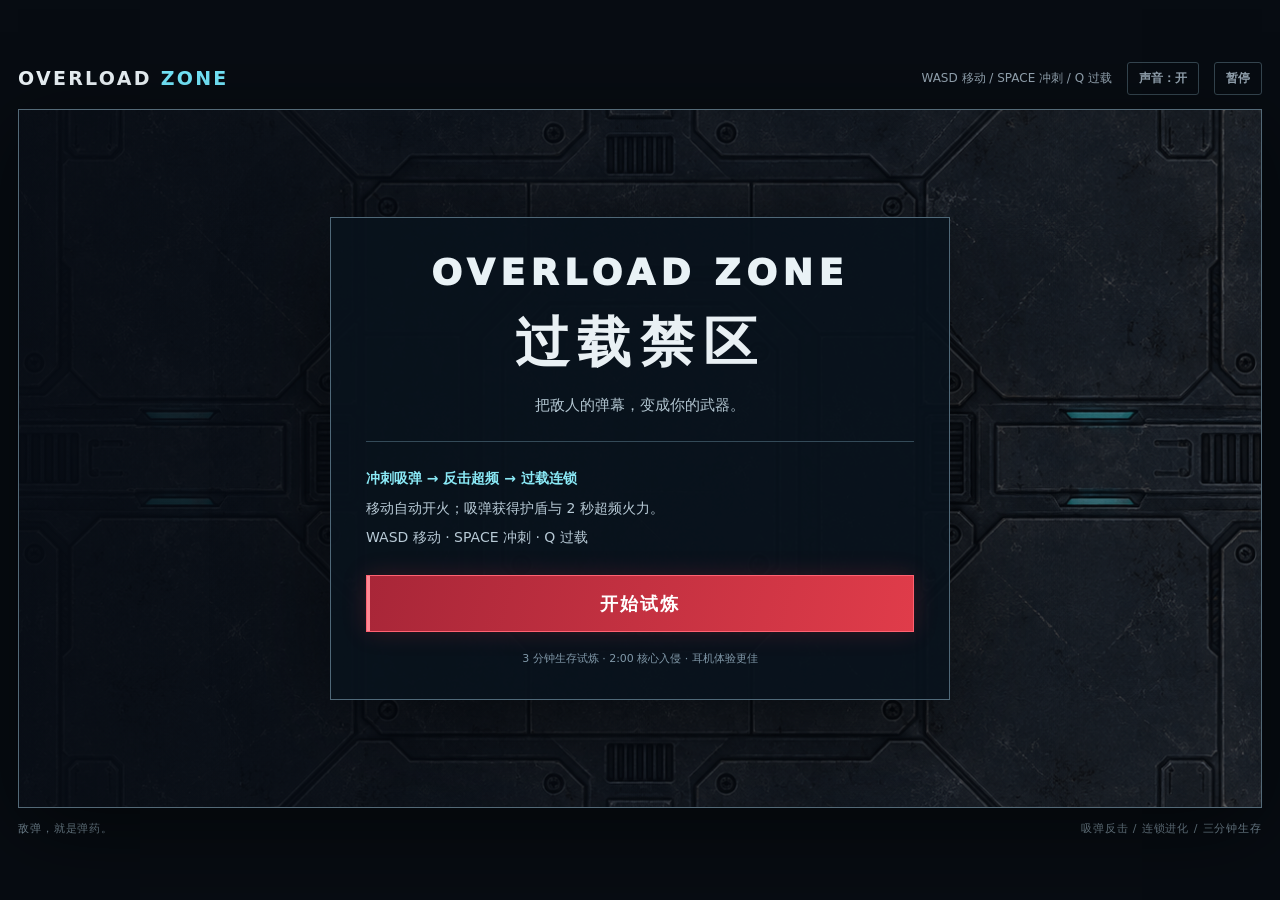
==== web/index.html @ ab65d73f "feat: improve browser combat and mobile play with one-click Render deployment" ====
<!doctype html>
<html lang="zh-CN"><head><meta charset="utf-8"><meta name="viewport" content="width=device-width,initial-scale=1,viewport-fit=cover"><meta name="theme-color" content="#070c12"><link rel="icon" href="data:image/svg+xml,%3Csvg xmlns=%27http://www.w3.org/2000/svg%27 viewBox=%270 0 32 32%27%3E%3Cpath fill=%27%2375eaff%27 d=%27M19 2 7 18h9l-3 12 12-18h-9Z%27/%3E%3C/svg%3E"><title>过载禁区 · OVERLOAD ZONE</title><link rel="stylesheet" href="style.css"></head>
<body><main id="wrapper"><header id="top"><a class="brand" href="./">OVERLOAD<span> ZONE</span></a><div class="tools"><span class="desktop-help">WASD 移动 / SPACE 冲刺 / Q 过载</span><button id="sound-btn" aria-label="切换音效">声音：开</button><button id="pause-btn" aria-label="暂停游戏">暂停</button></div></header>
<section id="stage" aria-label="过载禁区游戏"><canvas id="c" width="1280" height="720" aria-label="机甲弹幕竞技场"></canvas><div id="controls" hidden><div id="stick" aria-label="移动摇杆"><span id="stick-knob"></span></div><div class="actions"><button id="dash-btn" aria-label="冲刺吸弹"><svg viewBox="0 0 48 48" aria-hidden="true"><path d="m16 9 18 15-18 15 7-15Z"/><path d="M4 16h12M1 24h14M4 32h12" fill="none" stroke="currentColor" stroke-width="3"/></svg><small>冲刺</small></button><button id="overload-btn" aria-label="释放过载"><svg viewBox="0 0 48 48" aria-hidden="true"><path d="m27 4-7 16H9l13 24 1-17h14L27 4Z" fill="none" stroke="currentColor" stroke-width="3"/></svg><small>过载</small></button></div></div><div id="overlay"><div class="panel" id="panel"></div></div></section>
<footer id="foot"><span>敌弹，就是弹药。</span><span>吸弹反击 / 连锁进化 / 三分钟生存</span></footer></main><script src="game.js"></script></body></html>
---- web/style.css ----
:root{color-scheme:dark;--cyan:#75eaff;--text:#e9f0f4;--muted:#9aadb8;--red:#df3447}*{box-sizing:border-box}html,body{margin:0;background:#070c12;color:var(--text);font:15px/1.6 'Microsoft YaHei',system-ui,sans-serif;overscroll-behavior:none}body{min-height:100svh;display:grid;place-items:center;padding:18px}button,a{-webkit-tap-highlight-color:transparent}button{font-size:14px;font-weight:700;line-height:1.4;font-family:inherit;cursor:pointer;color:inherit}button:focus-visible,a:focus-visible{outline:3px solid var(--cyan);outline-offset:4px}#wrapper{width:min(1400px,100%)}#top{display:flex;align-items:center;justify-content:space-between;gap:16px;margin-bottom:14px}.brand{text-decoration:none;color:#eef6fa;font-size:19px;letter-spacing:.12em;font-weight:900}.brand span{color:var(--cyan)}.tools{display:flex;align-items:center;gap:15px;color:#96a6b3;font-size:12px}.tools button{background:transparent;border:1px solid #354650;padding:7px 11px;border-radius:3px;font-size:12px}#stage{position:relative;width:100%;aspect-ratio:16/9;border:1px solid #536977;background:#111a25;overflow:hidden;box-shadow:0 20px 80px #0008}canvas{display:block;width:100%;height:100%;cursor:crosshair;touch-action:none}#overlay{position:absolute;inset:0;display:flex;align-items:center;justify-content:center;padding:20px;background:linear-gradient(90deg,#060b13ee,#060b1377),url('assets/floor.png') center/cover;overflow:auto}#overlay.hidden{display:none}.panel{width:min(620px,100%);text-align:center;padding:32px 35px;background:#08121ce8;border:1px solid #4f6878;box-shadow:0 20px 100px #0007}.wordmark{font-size:clamp(20px,3vw,36px);font-weight:950;letter-spacing:.16em;color:#e9f2f6;line-height:1.3;margin-bottom:14px}h1{font-size:clamp(32px,4.6vw,54px);letter-spacing:.16em;line-height:1.2;margin:0 0 18px;font-weight:850}.sub{color:#b2c5d0;font-size:15px;margin:0 0 24px}.rules{color:#b8cad6;font-size:14px;line-height:2.1;border-top:1px solid #344a58;padding:22px 0;text-align:left}.rules strong{color:#8ae9f6}.mainbtn{display:block;width:100%;padding:15px 20px;background:linear-gradient(105deg,#a82638,#e03c4a);border:1px solid #ff6272;box-shadow:inset 3px 0 #ff8994,0 0 25px #db304733;font-size:18px;letter-spacing:.1em;font-weight:800;color:#fff}.mainbtn:hover{filter:brightness(1.18)}.micro{font-size:11px;color:#8098a8;margin-top:18px}.eyebrow{font-size:13px;color:#85eaff;letter-spacing:.25em;margin-bottom:12px}.choices{display:grid;gap:12px;margin:20px 0}.choice{padding:15px 17px;text-align:left;background:#101e2c;border:1px solid #3b6576;border-left:3px solid #80efff;font-size:16px;transition:background .15s}.choice:nth-child(2){border-left-color:#ffb36a}.choice:nth-child(3){border-left-color:#c0a2ff}.choice:hover{background:#193448}.choice small{display:block;font-size:13px;color:#adc2d0;margin-top:7px;line-height:1.5}.touch-help{display:none}#foot{display:flex;justify-content:space-between;font-size:11px;color:#778b98;margin-top:12px;letter-spacing:.08em}#controls{position:absolute;inset:0;pointer-events:none;display:none}#controls[hidden]{display:none!important}#stick{position:absolute;bottom:28px;left:24px;width:128px;height:128px;border:1px solid #b5d3e755;border-radius:50%;background:#06121a55;pointer-events:auto;touch-action:none;box-shadow:inset 0 0 30px #78d6fa11}#stick:before{content:'';position:absolute;inset:15px;border:1px solid #a9d5e522;border-radius:50%}#stick-knob{position:absolute;left:50%;top:50%;width:53px;height:53px;border:2px solid #a6c3d0;border-radius:50%;transform:translate(-50%,-50%);background:radial-gradient(circle at 35% 30%,#77909e,#293f50);box-shadow:0 3px 10px #0008;pointer-events:none}.actions{position:absolute;bottom:32px;right:24px;display:flex;align-items:flex-end;gap:16px}.actions button{border-radius:50%;width:76px;height:76px;border:1px solid #85b5c7;color:#7b9daa;background:#08151ee0;touch-action:none;pointer-events:auto;display:grid;place-content:center;justify-items:center;gap:0}.actions button:last-child{width:88px;height:88px}.actions button.ready{border-color:#84eaff;color:#b6f7ff;box-shadow:inset 0 0 20px #5de1ff22,0 0 12px #47d2ff44}.actions svg{width:33px;height:33px;fill:currentColor}.actions small{font-size:11px;font-weight:700}.actions button:active{background:#2a6171}
@media(pointer:coarse),(max-width:800px){body{display:block;padding:0;overflow:hidden}#wrapper{width:100%;height:100svh;display:flex;flex-direction:column}#top{height:47px;min-height:47px;margin:0;padding:5px max(12px,env(safe-area-inset-left));padding-top:max(5px,env(safe-area-inset-top));gap:5px}.brand{font-size:13px;letter-spacing:.06em}.tools{gap:7px}.tools button{font-size:11px;padding:5px 7px}.desktop-help{display:none}.touch-help{display:inline}#stage{aspect-ratio:auto;flex:1;min-height:0;border-left:0;border-right:0}#foot{display:none}#controls{display:block}.panel{padding:22px;width:min(510px,100%)}h1{font-size:36px;margin-bottom:12px}.wordmark{font-size:23px}.rules{font-size:13px;line-height:1.9;padding:15px 0}.sub{font-size:13px;margin-bottom:16px}.mainbtn{font-size:17px;padding:13px}.micro{font-size:10px;margin-top:13px}#overlay{padding:16px}.choice{font-size:14px;padding:12px}.choice small{font-size:12px}}
@media(max-height:500px) and (pointer:coarse){#top{height:36px;min-height:36px}.panel{padding:14px 24px}.wordmark{font-size:18px;margin-bottom:6px}h1{font-size:27px;margin-bottom:8px}.sub{margin-bottom:7px}.rules{font-size:12px;padding:7px 0;line-height:1.7}.mainbtn{font-size:15px;padding:9px}.micro{margin-top:7px}.choices{margin:7px 0;gap:6px}.choice{padding:7px 12px}.choice small{margin-top:3px}#stick{width:105px;height:105px;bottom:16px}.actions{bottom:16px}}
@media(prefers-reduced-motion:reduce){*{scroll-behavior:auto!important;transition:none!important}}
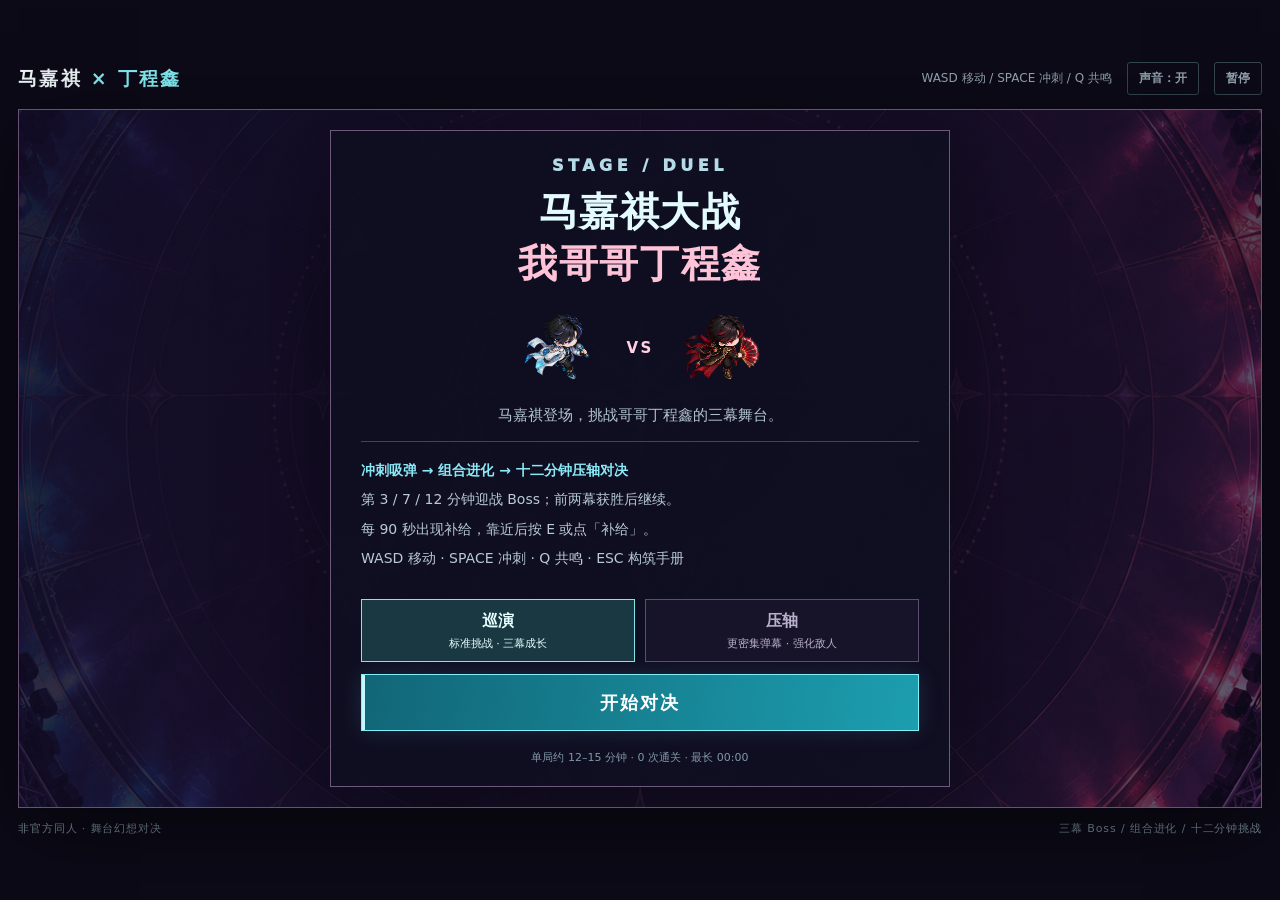
==== commit a15ca753: "feat: add Ma vs Ding stage theme and twelve-minute roguelite campaign" ====
--- a/web/index.html
+++ b/web/index.html
@@ -1,5 +1,5 @@
 <!doctype html>
-<html lang="zh-CN"><head><meta charset="utf-8"><meta name="viewport" content="width=device-width,initial-scale=1,viewport-fit=cover"><meta name="theme-color" content="#070c12"><link rel="icon" href="data:image/svg+xml,%3Csvg xmlns=%27http://www.w3.org/2000/svg%27 viewBox=%270 0 32 32%27%3E%3Cpath fill=%27%2375eaff%27 d=%27M19 2 7 18h9l-3 12 12-18h-9Z%27/%3E%3C/svg%3E"><title>过载禁区 · OVERLOAD ZONE</title><link rel="stylesheet" href="style.css"></head>
-<body><main id="wrapper"><header id="top"><a class="brand" href="./">OVERLOAD<span> ZONE</span></a><div class="tools"><span class="desktop-help">WASD 移动 / SPACE 冲刺 / Q 过载</span><button id="sound-btn" aria-label="切换音效">声音：开</button><button id="pause-btn" aria-label="暂停游戏">暂停</button></div></header>
-<section id="stage" aria-label="过载禁区游戏"><canvas id="c" width="1280" height="720" aria-label="机甲弹幕竞技场"></canvas><div id="controls" hidden><div id="stick" aria-label="移动摇杆"><span id="stick-knob"></span></div><div class="actions"><button id="dash-btn" aria-label="冲刺吸弹"><svg viewBox="0 0 48 48" aria-hidden="true"><path d="m16 9 18 15-18 15 7-15Z"/><path d="M4 16h12M1 24h14M4 32h12" fill="none" stroke="currentColor" stroke-width="3"/></svg><small>冲刺</small></button><button id="overload-btn" aria-label="释放过载"><svg viewBox="0 0 48 48" aria-hidden="true"><path d="m27 4-7 16H9l13 24 1-17h14L27 4Z" fill="none" stroke="currentColor" stroke-width="3"/></svg><small>过载</small></button></div></div><div id="overlay"><div class="panel" id="panel"></div></div></section>
-<footer id="foot"><span>敌弹，就是弹药。</span><span>吸弹反击 / 连锁进化 / 三分钟生存</span></footer></main><script src="game.js"></script></body></html>
+<html lang="zh-CN"><head><meta charset="utf-8"><meta name="viewport" content="width=device-width,initial-scale=1,viewport-fit=cover"><meta name="theme-color" content="#070c12"><link rel="icon" href="data:image/svg+xml,%3Csvg xmlns=%27http://www.w3.org/2000/svg%27 viewBox=%270 0 32 32%27%3E%3Cpath fill=%27%2375eaff%27 d=%27M19 2 7 18h9l-3 12 12-18h-9Z%27/%3E%3C/svg%3E"><title>马嘉祺大战我哥哥丁程鑫 · 舞台对决</title><link rel="stylesheet" href="style.css"></head>
+<body><main id="wrapper"><header id="top"><a class="brand" href="./">马嘉祺<span> × 丁程鑫</span></a><div class="tools"><span class="desktop-help">WASD 移动 / SPACE 冲刺 / Q 共鸣</span><button id="sound-btn" aria-label="切换音效">声音：开</button><button id="pause-btn" aria-label="暂停游戏">暂停</button></div></header>
+<section id="stage" aria-label="同人舞台对决"><canvas id="c" width="1280" height="720" aria-label="马嘉祺与丁程鑫的舞台弹幕对决"></canvas><button id="supply-btn" class="supply-action" hidden>领取补给 E</button><div id="controls" hidden><div id="stick" aria-label="移动摇杆"><span id="stick-knob"></span></div><div class="actions"><button id="dash-btn" aria-label="冲刺吸弹"><svg viewBox="0 0 48 48" aria-hidden="true"><path d="m16 9 18 15-18 15 7-15Z"/><path d="M4 16h12M1 24h14M4 32h12" fill="none" stroke="currentColor" stroke-width="3"/></svg><small>冲刺</small></button><button id="overload-btn" aria-label="释放共鸣"><svg viewBox="0 0 48 48" aria-hidden="true"><path d="m27 4-7 16H9l13 24 1-17h14L27 4Z" fill="none" stroke="currentColor" stroke-width="3"/></svg><small>共鸣</small></button></div></div><div id="overlay"><div class="panel" id="panel"></div></div></section>
+<footer id="foot"><span>非官方同人 · 舞台幻想对决</span><span>三幕 Boss / 组合进化 / 十二分钟挑战</span></footer></main><script src="campaign.js"></script><script src="game.js"></script></body></html>
--- a/web/style.css
+++ b/web/style.css
@@ -2,3 +2,8 @@
 @media(pointer:coarse),(max-width:800px){body{display:block;padding:0;overflow:hidden}#wrapper{width:100%;height:100svh;display:flex;flex-direction:column}#top{height:47px;min-height:47px;margin:0;padding:5px max(12px,env(safe-area-inset-left));padding-top:max(5px,env(safe-area-inset-top));gap:5px}.brand{font-size:13px;letter-spacing:.06em}.tools{gap:7px}.tools button{font-size:11px;padding:5px 7px}.desktop-help{display:none}.touch-help{display:inline}#stage{aspect-ratio:auto;flex:1;min-height:0;border-left:0;border-right:0}#foot{display:none}#controls{display:block}.panel{padding:22px;width:min(510px,100%)}h1{font-size:36px;margin-bottom:12px}.wordmark{font-size:23px}.rules{font-size:13px;line-height:1.9;padding:15px 0}.sub{font-size:13px;margin-bottom:16px}.mainbtn{font-size:17px;padding:13px}.micro{font-size:10px;margin-top:13px}#overlay{padding:16px}.choice{font-size:14px;padding:12px}.choice small{font-size:12px}}
 @media(max-height:500px) and (pointer:coarse){#top{height:36px;min-height:36px}.panel{padding:14px 24px}.wordmark{font-size:18px;margin-bottom:6px}h1{font-size:27px;margin-bottom:8px}.sub{margin-bottom:7px}.rules{font-size:12px;padding:7px 0;line-height:1.7}.mainbtn{font-size:15px;padding:9px}.micro{margin-top:7px}.choices{margin:7px 0;gap:6px}.choice{padding:7px 12px}.choice small{margin-top:3px}#stick{width:105px;height:105px;bottom:16px}.actions{bottom:16px}}
 @media(prefers-reduced-motion:reduce){*{scroll-behavior:auto!important;transition:none!important}}
+/* STAGE / DUEL: cyan lead performer versus crimson rival. */
+:root{--cyan:#85eef5;--red:#ec5d8c}html,body{background:#0c0a17}#stage{border-color:#695176;background:#100e20}#overlay{background:linear-gradient(120deg,#120c25ed,#120c25aa),url('assets/stage-floor.png') center/cover}.panel{background:#100f21ed;border-color:#6d587e;padding:25px 30px;max-height:100%;overflow:auto}.panel h1{font-size:clamp(26px,3.2vw,39px);letter-spacing:.04em;line-height:1.35;margin-bottom:12px}.wordmark{color:#b5dbe9;font-size:16px;letter-spacing:.28em;margin-bottom:9px}.rules{padding:14px 0;margin:0}.sub{margin-bottom:14px}.mainbtn{background:linear-gradient(100deg,#116677,#1c9eaf);border-color:#83eff8;box-shadow:inset 3px 0 #c0faff,0 0 25px #75ddff22}.difficulty{display:grid;grid-template-columns:1fr 1fr;gap:10px;margin:12px 0}.difficulty button{padding:10px;background:#171429;border:1px solid #5e4c72;color:#b9afca;font-size:16px;font-weight:800}.difficulty button small{display:block;font-size:11px;font-weight:400;margin-top:3px}.difficulty button[aria-pressed=true]{border-color:#83e4ee;color:#e6feff;background:#193841}.difficulty button:last-child[aria-pressed=true]{border-color:#ff8fae;background:#482035;color:#ffd5e2}.secondary{padding:9px 18px;border:1px solid #736183;background:#1f1830;font-size:13px}.secondary:disabled{opacity:.4;cursor:default}.build-book{display:grid;grid-template-columns:1fr 1fr;gap:10px;margin:16px 0;text-align:left}.build-book>div{padding:12px;background:#1c182b;border-left:2px solid #bca2e0}.build-book strong{font-size:14px;color:#cff4f8}.build-book small{display:block;font-size:11px;color:#b9abc9;margin-top:6px;line-height:1.6}.supply-action{position:absolute;bottom:24%;left:50%;transform:translateX(-50%);z-index:2;background:#4e3d21;color:#ffe5a5;border:1px solid #f8d18b;padding:12px 20px;font-size:14px;font-weight:700;touch-action:manipulation}.cast{display:flex;justify-content:center;align-items:center;gap:28px;height:90px;margin-bottom:10px}.cast>div{width:80px;height:80px;background-image:url('assets/stage-units.png');background-size:200% 200%;background-position:0 0}.cast>div:last-child{background-position:100% 0}.cast span{font-size:15px;color:#ffd1e3;font-weight:800;letter-spacing:.15em}
+@media(max-width:800px),(pointer:coarse){.panel{padding:18px}.panel h1{font-size:28px}.rules{font-size:12px;line-height:1.8}.difficulty button{font-size:14px}.difficulty button small{font-size:10px}.wordmark{font-size:12px}.brand{font-size:12px}.cast{height:65px;margin-bottom:6px;gap:20px}.cast>div{width:62px;height:62px}.build-book{gap:7px}.build-book>div{padding:8px}.supply-action{bottom:23%;padding:10px 16px}}
+@media(max-height:500px) and (pointer:coarse){.panel{max-width:600px;padding:10px 20px}.panel h1{font-size:24px}.cast{display:none}.rules{font-size:11px;line-height:1.6;padding:6px 0}.sub{margin-bottom:6px}.difficulty{margin:7px 0}.difficulty button{padding:6px}.wordmark{font-size:11px;margin-bottom:4px}.build-book{margin:8px 0}.build-book small{font-size:10px}.supply-action{bottom:36%}}
+.title-line{display:block}.panel .title-line:first-child{color:#e3fbff}.panel .title-line:last-child{color:#ffc3d8}
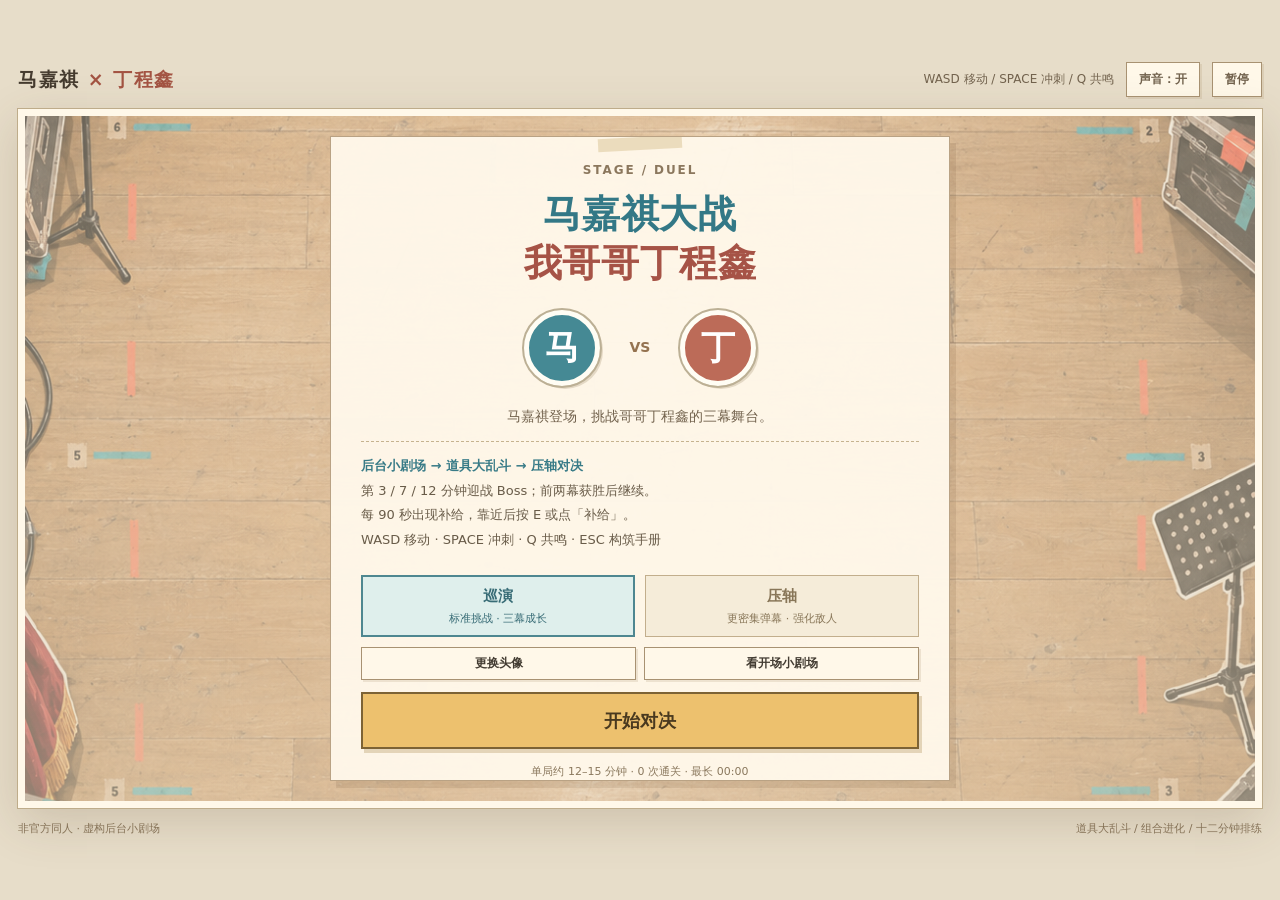
==== commit 3e0df9e1: "feat: unify backstage collage art with skits, enemy roles and comic skill effects" ====
--- a/web/index.html
+++ b/web/index.html
@@ -1,5 +1,5 @@
 <!doctype html>
-<html lang="zh-CN"><head><meta charset="utf-8"><meta name="viewport" content="width=device-width,initial-scale=1,viewport-fit=cover"><meta name="theme-color" content="#070c12"><link rel="icon" href="data:image/svg+xml,%3Csvg xmlns=%27http://www.w3.org/2000/svg%27 viewBox=%270 0 32 32%27%3E%3Cpath fill=%27%2375eaff%27 d=%27M19 2 7 18h9l-3 12 12-18h-9Z%27/%3E%3C/svg%3E"><title>马嘉祺大战我哥哥丁程鑫 · 舞台对决</title><link rel="stylesheet" href="style.css"></head>
+<html lang="zh-CN"><head><meta charset="utf-8"><meta name="viewport" content="width=device-width,initial-scale=1,viewport-fit=cover"><meta name="theme-color" content="#e7ddc9"><link rel="icon" href="data:image/svg+xml,%3Csvg xmlns=%27http://www.w3.org/2000/svg%27 viewBox=%270 0 32 32%27%3E%3Cpath fill=%27%2375eaff%27 d=%27M19 2 7 18h9l-3 12 12-18h-9Z%27/%3E%3C/svg%3E"><title>马嘉祺大战我哥哥丁程鑫 · 舞台对决</title><link rel="stylesheet" href="style.css"></head>
 <body><main id="wrapper"><header id="top"><a class="brand" href="./">马嘉祺<span> × 丁程鑫</span></a><div class="tools"><span class="desktop-help">WASD 移动 / SPACE 冲刺 / Q 共鸣</span><button id="sound-btn" aria-label="切换音效">声音：开</button><button id="pause-btn" aria-label="暂停游戏">暂停</button></div></header>
 <section id="stage" aria-label="同人舞台对决"><canvas id="c" width="1280" height="720" aria-label="马嘉祺与丁程鑫的舞台弹幕对决"></canvas><button id="supply-btn" class="supply-action" hidden>领取补给 E</button><div id="controls" hidden><div id="stick" aria-label="移动摇杆"><span id="stick-knob"></span></div><div class="actions"><button id="dash-btn" aria-label="冲刺吸弹"><svg viewBox="0 0 48 48" aria-hidden="true"><path d="m16 9 18 15-18 15 7-15Z"/><path d="M4 16h12M1 24h14M4 32h12" fill="none" stroke="currentColor" stroke-width="3"/></svg><small>冲刺</small></button><button id="overload-btn" aria-label="释放共鸣"><svg viewBox="0 0 48 48" aria-hidden="true"><path d="m27 4-7 16H9l13 24 1-17h14L27 4Z" fill="none" stroke="currentColor" stroke-width="3"/></svg><small>共鸣</small></button></div></div><div id="overlay"><div class="panel" id="panel"></div></div></section>
-<footer id="foot"><span>非官方同人 · 舞台幻想对决</span><span>三幕 Boss / 组合进化 / 十二分钟挑战</span></footer></main><script src="campaign.js"></script><script src="game.js"></script></body></html>
+<footer id="foot"><span>非官方同人 · 虚构后台小剧场</span><span>道具大乱斗 / 组合进化 / 十二分钟排练</span></footer></main><script src="theatre.js"></script><script src="campaign.js"></script><script src="game.js"></script></body></html>
--- a/web/style.css
+++ b/web/style.css
@@ -1,9 +1,5 @@
-:root{color-scheme:dark;--cyan:#75eaff;--text:#e9f0f4;--muted:#9aadb8;--red:#df3447}*{box-sizing:border-box}html,body{margin:0;background:#070c12;color:var(--text);font:15px/1.6 'Microsoft YaHei',system-ui,sans-serif;overscroll-behavior:none}body{min-height:100svh;display:grid;place-items:center;padding:18px}button,a{-webkit-tap-highlight-color:transparent}button{font-size:14px;font-weight:700;line-height:1.4;font-family:inherit;cursor:pointer;color:inherit}button:focus-visible,a:focus-visible{outline:3px solid var(--cyan);outline-offset:4px}#wrapper{width:min(1400px,100%)}#top{display:flex;align-items:center;justify-content:space-between;gap:16px;margin-bottom:14px}.brand{text-decoration:none;color:#eef6fa;font-size:19px;letter-spacing:.12em;font-weight:900}.brand span{color:var(--cyan)}.tools{display:flex;align-items:center;gap:15px;color:#96a6b3;font-size:12px}.tools button{background:transparent;border:1px solid #354650;padding:7px 11px;border-radius:3px;font-size:12px}#stage{position:relative;width:100%;aspect-ratio:16/9;border:1px solid #536977;background:#111a25;overflow:hidden;box-shadow:0 20px 80px #0008}canvas{display:block;width:100%;height:100%;cursor:crosshair;touch-action:none}#overlay{position:absolute;inset:0;display:flex;align-items:center;justify-content:center;padding:20px;background:linear-gradient(90deg,#060b13ee,#060b1377),url('assets/floor.png') center/cover;overflow:auto}#overlay.hidden{display:none}.panel{width:min(620px,100%);text-align:center;padding:32px 35px;background:#08121ce8;border:1px solid #4f6878;box-shadow:0 20px 100px #0007}.wordmark{font-size:clamp(20px,3vw,36px);font-weight:950;letter-spacing:.16em;color:#e9f2f6;line-height:1.3;margin-bottom:14px}h1{font-size:clamp(32px,4.6vw,54px);letter-spacing:.16em;line-height:1.2;margin:0 0 18px;font-weight:850}.sub{color:#b2c5d0;font-size:15px;margin:0 0 24px}.rules{color:#b8cad6;font-size:14px;line-height:2.1;border-top:1px solid #344a58;padding:22px 0;text-align:left}.rules strong{color:#8ae9f6}.mainbtn{display:block;width:100%;padding:15px 20px;background:linear-gradient(105deg,#a82638,#e03c4a);border:1px solid #ff6272;box-shadow:inset 3px 0 #ff8994,0 0 25px #db304733;font-size:18px;letter-spacing:.1em;font-weight:800;color:#fff}.mainbtn:hover{filter:brightness(1.18)}.micro{font-size:11px;color:#8098a8;margin-top:18px}.eyebrow{font-size:13px;color:#85eaff;letter-spacing:.25em;margin-bottom:12px}.choices{display:grid;gap:12px;margin:20px 0}.choice{padding:15px 17px;text-align:left;background:#101e2c;border:1px solid #3b6576;border-left:3px solid #80efff;font-size:16px;transition:background .15s}.choice:nth-child(2){border-left-color:#ffb36a}.choice:nth-child(3){border-left-color:#c0a2ff}.choice:hover{background:#193448}.choice small{display:block;font-size:13px;color:#adc2d0;margin-top:7px;line-height:1.5}.touch-help{display:none}#foot{display:flex;justify-content:space-between;font-size:11px;color:#778b98;margin-top:12px;letter-spacing:.08em}#controls{position:absolute;inset:0;pointer-events:none;display:none}#controls[hidden]{display:none!important}#stick{position:absolute;bottom:28px;left:24px;width:128px;height:128px;border:1px solid #b5d3e755;border-radius:50%;background:#06121a55;pointer-events:auto;touch-action:none;box-shadow:inset 0 0 30px #78d6fa11}#stick:before{content:'';position:absolute;inset:15px;border:1px solid #a9d5e522;border-radius:50%}#stick-knob{position:absolute;left:50%;top:50%;width:53px;height:53px;border:2px solid #a6c3d0;border-radius:50%;transform:translate(-50%,-50%);background:radial-gradient(circle at 35% 30%,#77909e,#293f50);box-shadow:0 3px 10px #0008;pointer-events:none}.actions{position:absolute;bottom:32px;right:24px;display:flex;align-items:flex-end;gap:16px}.actions button{border-radius:50%;width:76px;height:76px;border:1px solid #85b5c7;color:#7b9daa;background:#08151ee0;touch-action:none;pointer-events:auto;display:grid;place-content:center;justify-items:center;gap:0}.actions button:last-child{width:88px;height:88px}.actions button.ready{border-color:#84eaff;color:#b6f7ff;box-shadow:inset 0 0 20px #5de1ff22,0 0 12px #47d2ff44}.actions svg{width:33px;height:33px;fill:currentColor}.actions small{font-size:11px;font-weight:700}.actions button:active{background:#2a6171}
-@media(pointer:coarse),(max-width:800px){body{display:block;padding:0;overflow:hidden}#wrapper{width:100%;height:100svh;display:flex;flex-direction:column}#top{height:47px;min-height:47px;margin:0;padding:5px max(12px,env(safe-area-inset-left));padding-top:max(5px,env(safe-area-inset-top));gap:5px}.brand{font-size:13px;letter-spacing:.06em}.tools{gap:7px}.tools button{font-size:11px;padding:5px 7px}.desktop-help{display:none}.touch-help{display:inline}#stage{aspect-ratio:auto;flex:1;min-height:0;border-left:0;border-right:0}#foot{display:none}#controls{display:block}.panel{padding:22px;width:min(510px,100%)}h1{font-size:36px;margin-bottom:12px}.wordmark{font-size:23px}.rules{font-size:13px;line-height:1.9;padding:15px 0}.sub{font-size:13px;margin-bottom:16px}.mainbtn{font-size:17px;padding:13px}.micro{font-size:10px;margin-top:13px}#overlay{padding:16px}.choice{font-size:14px;padding:12px}.choice small{font-size:12px}}
-@media(max-height:500px) and (pointer:coarse){#top{height:36px;min-height:36px}.panel{padding:14px 24px}.wordmark{font-size:18px;margin-bottom:6px}h1{font-size:27px;margin-bottom:8px}.sub{margin-bottom:7px}.rules{font-size:12px;padding:7px 0;line-height:1.7}.mainbtn{font-size:15px;padding:9px}.micro{margin-top:7px}.choices{margin:7px 0;gap:6px}.choice{padding:7px 12px}.choice small{margin-top:3px}#stick{width:105px;height:105px;bottom:16px}.actions{bottom:16px}}
-@media(prefers-reduced-motion:reduce){*{scroll-behavior:auto!important;transition:none!important}}
-/* STAGE / DUEL: cyan lead performer versus crimson rival. */
-:root{--cyan:#85eef5;--red:#ec5d8c}html,body{background:#0c0a17}#stage{border-color:#695176;background:#100e20}#overlay{background:linear-gradient(120deg,#120c25ed,#120c25aa),url('assets/stage-floor.png') center/cover}.panel{background:#100f21ed;border-color:#6d587e;padding:25px 30px;max-height:100%;overflow:auto}.panel h1{font-size:clamp(26px,3.2vw,39px);letter-spacing:.04em;line-height:1.35;margin-bottom:12px}.wordmark{color:#b5dbe9;font-size:16px;letter-spacing:.28em;margin-bottom:9px}.rules{padding:14px 0;margin:0}.sub{margin-bottom:14px}.mainbtn{background:linear-gradient(100deg,#116677,#1c9eaf);border-color:#83eff8;box-shadow:inset 3px 0 #c0faff,0 0 25px #75ddff22}.difficulty{display:grid;grid-template-columns:1fr 1fr;gap:10px;margin:12px 0}.difficulty button{padding:10px;background:#171429;border:1px solid #5e4c72;color:#b9afca;font-size:16px;font-weight:800}.difficulty button small{display:block;font-size:11px;font-weight:400;margin-top:3px}.difficulty button[aria-pressed=true]{border-color:#83e4ee;color:#e6feff;background:#193841}.difficulty button:last-child[aria-pressed=true]{border-color:#ff8fae;background:#482035;color:#ffd5e2}.secondary{padding:9px 18px;border:1px solid #736183;background:#1f1830;font-size:13px}.secondary:disabled{opacity:.4;cursor:default}.build-book{display:grid;grid-template-columns:1fr 1fr;gap:10px;margin:16px 0;text-align:left}.build-book>div{padding:12px;background:#1c182b;border-left:2px solid #bca2e0}.build-book strong{font-size:14px;color:#cff4f8}.build-book small{display:block;font-size:11px;color:#b9abc9;margin-top:6px;line-height:1.6}.supply-action{position:absolute;bottom:24%;left:50%;transform:translateX(-50%);z-index:2;background:#4e3d21;color:#ffe5a5;border:1px solid #f8d18b;padding:12px 20px;font-size:14px;font-weight:700;touch-action:manipulation}.cast{display:flex;justify-content:center;align-items:center;gap:28px;height:90px;margin-bottom:10px}.cast>div{width:80px;height:80px;background-image:url('assets/stage-units.png');background-size:200% 200%;background-position:0 0}.cast>div:last-child{background-position:100% 0}.cast span{font-size:15px;color:#ffd1e3;font-weight:800;letter-spacing:.15em}
-@media(max-width:800px),(pointer:coarse){.panel{padding:18px}.panel h1{font-size:28px}.rules{font-size:12px;line-height:1.8}.difficulty button{font-size:14px}.difficulty button small{font-size:10px}.wordmark{font-size:12px}.brand{font-size:12px}.cast{height:65px;margin-bottom:6px;gap:20px}.cast>div{width:62px;height:62px}.build-book{gap:7px}.build-book>div{padding:8px}.supply-action{bottom:23%;padding:10px 16px}}
-@media(max-height:500px) and (pointer:coarse){.panel{max-width:600px;padding:10px 20px}.panel h1{font-size:24px}.cast{display:none}.rules{font-size:11px;line-height:1.6;padding:6px 0}.sub{margin-bottom:6px}.difficulty{margin:7px 0}.difficulty button{padding:6px}.wordmark{font-size:11px;margin-bottom:4px}.build-book{margin:8px 0}.build-book small{font-size:10px}.supply-action{bottom:36%}}
-.title-line{display:block}.panel .title-line:first-child{color:#e3fbff}.panel .title-line:last-child{color:#ffc3d8}
+:root{color-scheme:light;--ink:#433c32;--paper:#fff8eb;--cyan:#397f8d;--coral:#bd6555;--muted:#827463}*{box-sizing:border-box}html,body{margin:0;background:#e7ddc9;color:var(--ink);font:15px/1.6 'Microsoft YaHei',system-ui,sans-serif;overscroll-behavior:none}body{min-height:100svh;display:grid;place-items:center;padding:18px}button,a,input{-webkit-tap-highlight-color:transparent}button{font:700 14px/1.4 'Microsoft YaHei',system-ui,sans-serif;color:inherit;cursor:pointer}button:focus-visible,a:focus-visible,input:focus-visible{outline:3px solid var(--cyan);outline-offset:4px}#wrapper{width:min(1400px,100%)}#top{display:flex;align-items:center;justify-content:space-between;gap:16px;margin-bottom:12px}.brand{text-decoration:none;color:#453b2f;font-size:19px;font-weight:900;letter-spacing:.08em}.brand span{color:#a35342}.tools{display:flex;align-items:center;gap:12px;color:#72624d;font-size:12px}.tools button,.secondary{border:1px solid #a89272;background:#fff8e9;padding:8px 12px;box-shadow:2px 2px 0 #a58c6530}.tools button{font-size:12px}#stage{position:relative;width:100%;aspect-ratio:16/9;border:7px solid #fff8e9;outline:1px solid #beac8a;background:#d9c4a0;overflow:hidden;box-shadow:0 14px 45px #5b452c30}canvas{display:block;width:100%;height:100%;touch-action:none;cursor:crosshair}#overlay{position:absolute;inset:0;display:flex;align-items:center;justify-content:center;padding:20px;background:linear-gradient(#e5d6bc77,#e5d6bc99),url('assets/backstage-floor.png') center/cover;overflow:auto}#overlay.hidden{display:none}.panel{position:relative;width:min(620px,100%);padding:24px 30px;background:#fff8ebf5;border:1px solid #b9a284;box-shadow:6px 7px 0 #6a503022;max-height:100%;overflow:auto;text-align:center}.panel:before{content:'';position:absolute;top:0;left:50%;width:84px;height:13px;background:#d9c49380;transform:translateX(-50%) rotate(-3deg);pointer-events:none}.wordmark,.script-label{font-size:12px;font-weight:800;letter-spacing:.16em;color:#8b775d;margin-bottom:10px}.panel h1{font-size:clamp(25px,3.2vw,38px);line-height:1.3;letter-spacing:.02em;margin:0 0 12px;font-weight:950}.title-line{display:block}.title-line:first-child{color:#337886}.title-line:last-child{color:#a65346}.sub{font-size:14px;color:#74644f;margin:0 0 14px}.rules{font-size:13px;line-height:1.9;text-align:left;border-top:1px dashed #c6b38f;padding:12px 0;color:#695c49}.rules strong{color:#387b87}.mainbtn{display:block;width:100%;background:#edc16e;border:2px solid #7d6335;padding:14px 18px;color:#49391f;font-size:18px;font-weight:900;box-shadow:3px 4px 0 #ae915a55}.mainbtn:hover{background:#f6d592}.micro{font-size:11px;color:#8a785d;line-height:1.7;margin:14px 0 0}.difficulty{display:grid;grid-template-columns:1fr 1fr;gap:10px;margin:10px 0}.difficulty button{border:1px solid #c2ae8c;background:#f5ecd9;padding:9px;color:#887658;font-size:15px}.difficulty small{display:block;font-size:11px;font-weight:400;margin-top:4px}.difficulty [aria-pressed=true]{border:2px solid #4e8790;color:#386c76;background:#dfefec}.difficulty button:last-child[aria-pressed=true]{border-color:#b76e5a;color:#a35643;background:#f8e4da}.menu-extras{display:flex;gap:8px;margin:8px 0 12px}.menu-extras button{flex:1;padding:7px;font-size:12px}.choices{display:grid;gap:10px;margin:16px 0}.choice{padding:13px 15px;text-align:left;background:#f4ecdc;border:1px solid #b9a37f;border-left:4px solid #3a8c98;font-size:15px;box-shadow:2px 2px 0 #9e835525}.choice:nth-child(2){border-left-color:#c77d52}.choice:nth-child(3){border-left-color:#9b7da8}.choice:hover{background:#ece0c7}.choice small{display:block;color:#79684e;font-size:12px;line-height:1.6;margin-top:6px}.secondary{font-size:12px}.secondary:disabled{opacity:.4;cursor:default}.cast{height:94px;display:flex;align-items:center;justify-content:center;gap:30px;margin-bottom:10px}.cast>span{font-size:14px;font-weight:900;color:#94724f}.portrait-badge{position:relative;display:grid;place-items:center;width:76px;height:76px;border:5px solid #fffdf4;outline:2px solid #bcb095;border-radius:50%;background:#458994;box-shadow:3px 3px 0 #8f78523a;color:white;font-size:34px;font-weight:950;overflow:hidden;flex-shrink:0}.portrait-badge[data-portrait=ding]{background:#bc6b58}.portrait-badge img{position:absolute;inset:0;width:100%;height:100%;object-fit:cover}.dialogue-stage{display:flex;gap:20px;text-align:left;align-items:center;padding:24px 18px;background:#f3e8d1;border:1px solid #c7b38c;margin:20px 0}.dialogue-stage strong{font-size:18px;color:#956044}.dialogue-stage p{font-size:20px;line-height:1.8;margin:9px 0 0;min-height:70px}.dialogue-actions{display:flex;gap:12px}.dialogue-actions .secondary{min-width:110px}.dialogue-actions .mainbtn{flex:1}.story-choices{display:grid;grid-template-columns:1fr 1fr;gap:10px}.portrait-settings{display:grid;grid-template-columns:1fr 1fr;gap:16px;margin:20px 0}.portrait-settings>div{display:flex;flex-direction:column;align-items:center;gap:12px;padding:16px 10px;background:#f2e8d4}.portrait-settings label{font-size:14px;font-weight:700}.portrait-settings input{display:block;width:100%;max-width:190px;font-size:11px;margin-top:8px}.build-book{display:grid;grid-template-columns:1fr 1fr;gap:8px;margin:14px 0;text-align:left}.build-book>div{padding:10px;background:#f0e6d1;border-left:3px solid #ae9875}.build-book strong{font-size:13px;color:#3c7f8a}.build-book small{display:block;font-size:11px;color:#7f6b4c;margin-top:5px;line-height:1.6}#foot{display:flex;justify-content:space-between;font-size:11px;color:#89765b;margin-top:12px}.touch-help{display:none}#controls{position:absolute;inset:0;pointer-events:none;display:none}#controls[hidden]{display:none!important}#stick{position:absolute;left:24px;bottom:28px;width:128px;height:128px;border:2px solid #fff5de99;border-radius:50%;background:#6d5b4340;box-shadow:0 0 0 1px #72604466;pointer-events:auto;touch-action:none}#stick-knob{position:absolute;left:50%;top:50%;width:53px;height:53px;border:3px solid #fff9e9;background:#aa9980;border-radius:50%;transform:translate(-50%,-50%);box-shadow:2px 3px 0 #5f4e3033;pointer-events:none}.actions{position:absolute;right:24px;bottom:30px;display:flex;align-items:flex-end;gap:14px}.actions button{width:76px;height:76px;border-radius:50%;border:3px solid #fff7e4;background:#8f8068c9;color:#f7efdf;display:grid;place-content:center;justify-items:center;pointer-events:auto;touch-action:none}.actions button:last-child{width:88px;height:88px}.actions .ready{background:#377c87e8;box-shadow:0 0 0 2px #4e747499}.actions svg{width:31px;height:31px;fill:currentColor}.actions small{font-size:11px;font-weight:700}.supply-action{position:absolute;bottom:24%;left:50%;transform:translateX(-50%);z-index:2;border:2px solid #8e6a29;background:#f6d99c;color:#6c4b1a;padding:11px 16px;font-size:14px;touch-action:manipulation}
+@media(pointer:coarse),(max-width:800px){body{display:block;padding:0;overflow:hidden}#wrapper{width:100%;height:100svh;display:flex;flex-direction:column}#top{height:47px;min-height:47px;padding:5px max(10px,env(safe-area-inset-left));padding-top:max(5px,env(safe-area-inset-top));margin:0;gap:5px}.brand{font-size:12px}.tools{gap:6px}.tools button{font-size:11px;padding:5px 7px}.desktop-help{display:none}.touch-help{display:inline}#stage{flex:1;aspect-ratio:auto;min-height:0;border:3px solid #fff8e9;outline:0}#foot{display:none}#controls{display:block}#overlay{padding:14px}.panel{padding:18px}.panel h1{font-size:27px}.sub{font-size:12px;margin-bottom:10px}.rules{font-size:11px;line-height:1.8;padding:10px 0}.wordmark{font-size:10px}.mainbtn{font-size:16px;padding:12px}.cast{height:72px;gap:25px}.portrait-badge{width:62px;height:62px;font-size:29px;border-width:4px}.difficulty button{font-size:14px}.difficulty small{font-size:10px}.micro{font-size:10px;margin-top:11px}.choice{font-size:13px;padding:11px 12px}.choice small{font-size:11px}.dialogue-stage{padding:17px 12px;gap:14px}.dialogue-stage strong{font-size:16px}.dialogue-stage p{font-size:17px;min-height:110px}.dialogue-actions .secondary{min-width:90px}.story-choices{grid-template-columns:1fr}.portrait-settings{gap:8px}.portrait-settings>div{padding:12px 5px}.portrait-settings input{max-width:135px}.supply-action{bottom:23%}.build-book>div{padding:8px}.build-book small{font-size:10px}}
+@media(max-height:500px) and (pointer:coarse){#top{height:36px;min-height:36px}.panel{padding:12px 20px;max-width:650px}.panel h1{font-size:23px}.cast{display:none}.wordmark{font-size:10px;margin-bottom:5px}.sub{margin-bottom:5px}.rules{font-size:10px;line-height:1.5;padding:5px 0}.difficulty{margin:6px 0}.difficulty button{padding:5px}.menu-extras{margin:5px 0}.menu-extras button{padding:5px}.mainbtn{font-size:14px;padding:8px}.micro{font-size:9px;margin-top:7px}.dialogue-stage{padding:12px;margin:10px 0}.dialogue-stage p{font-size:16px;min-height:45px}.build-book{grid-template-columns:repeat(3,1fr);margin:8px 0}.choices{margin:8px 0;gap:6px}.choice{padding:7px 10px}.choice small{margin-top:3px}#stick{width:105px;height:105px;bottom:16px}.actions{bottom:16px}.supply-action{bottom:35%}}
+@media(prefers-reduced-motion:reduce){*{transition:none!important;scroll-behavior:auto!important}}
+.portrait-badge[data-portrait=crew]{background:#9b835f}
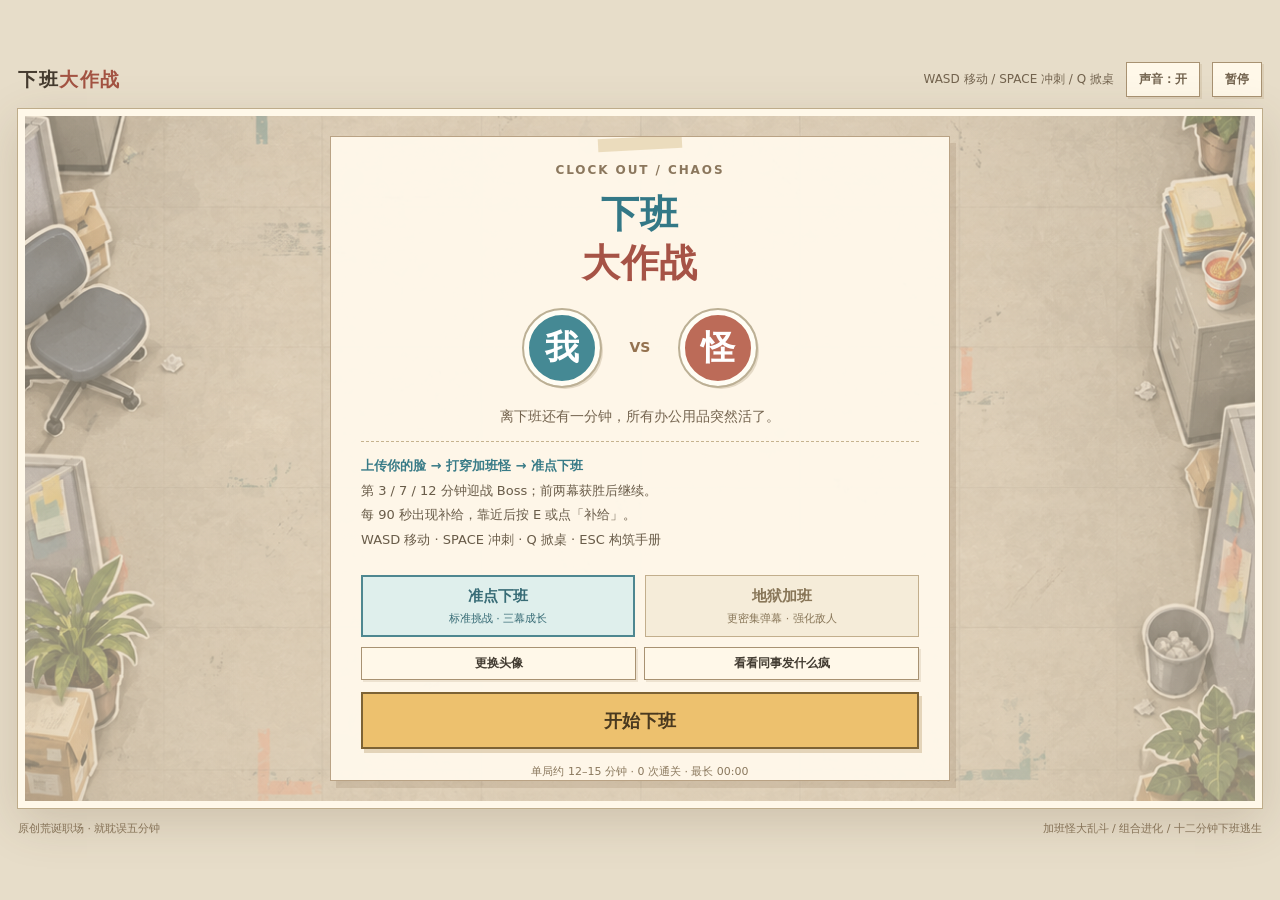
==== commit 4e742622: "feat: turn survival game into absurd office clock-out chaos" ====
--- a/web/index.html
+++ b/web/index.html
@@ -1,5 +1,5 @@
 <!doctype html>
-<html lang="zh-CN"><head><meta charset="utf-8"><meta name="viewport" content="width=device-width,initial-scale=1,viewport-fit=cover"><meta name="theme-color" content="#e7ddc9"><link rel="icon" href="data:image/svg+xml,%3Csvg xmlns=%27http://www.w3.org/2000/svg%27 viewBox=%270 0 32 32%27%3E%3Cpath fill=%27%2375eaff%27 d=%27M19 2 7 18h9l-3 12 12-18h-9Z%27/%3E%3C/svg%3E"><title>马嘉祺大战我哥哥丁程鑫 · 舞台对决</title><link rel="stylesheet" href="style.css"></head>
-<body><main id="wrapper"><header id="top"><a class="brand" href="./">马嘉祺<span> × 丁程鑫</span></a><div class="tools"><span class="desktop-help">WASD 移动 / SPACE 冲刺 / Q 共鸣</span><button id="sound-btn" aria-label="切换音效">声音：开</button><button id="pause-btn" aria-label="暂停游戏">暂停</button></div></header>
-<section id="stage" aria-label="同人舞台对决"><canvas id="c" width="1280" height="720" aria-label="马嘉祺与丁程鑫的舞台弹幕对决"></canvas><button id="supply-btn" class="supply-action" hidden>领取补给 E</button><div id="controls" hidden><div id="stick" aria-label="移动摇杆"><span id="stick-knob"></span></div><div class="actions"><button id="dash-btn" aria-label="冲刺吸弹"><svg viewBox="0 0 48 48" aria-hidden="true"><path d="m16 9 18 15-18 15 7-15Z"/><path d="M4 16h12M1 24h14M4 32h12" fill="none" stroke="currentColor" stroke-width="3"/></svg><small>冲刺</small></button><button id="overload-btn" aria-label="释放共鸣"><svg viewBox="0 0 48 48" aria-hidden="true"><path d="m27 4-7 16H9l13 24 1-17h14L27 4Z" fill="none" stroke="currentColor" stroke-width="3"/></svg><small>共鸣</small></button></div></div><div id="overlay"><div class="panel" id="panel"></div></div></section>
-<footer id="foot"><span>非官方同人 · 虚构后台小剧场</span><span>道具大乱斗 / 组合进化 / 十二分钟排练</span></footer></main><script src="theatre.js"></script><script src="campaign.js"></script><script src="game.js"></script></body></html>
+<html lang="zh-CN"><head><meta charset="utf-8"><meta name="viewport" content="width=device-width,initial-scale=1,viewport-fit=cover"><meta name="theme-color" content="#e7ddc9"><link rel="icon" href="data:image/svg+xml,%3Csvg xmlns=%27http://www.w3.org/2000/svg%27 viewBox=%270 0 32 32%27%3E%3Cpath fill=%27%2375eaff%27 d=%27M19 2 7 18h9l-3 12 12-18h-9Z%27/%3E%3C/svg%3E"><title>下班大作战 · CLOCK OUT CHAOS</title><link rel="stylesheet" href="style.css"></head>
+<body><main id="wrapper"><header id="top"><a class="brand" href="./">下班<span>大作战</span></a><div class="tools"><span class="desktop-help">WASD 移动 / SPACE 冲刺 / Q 掀桌</span><button id="sound-btn" aria-label="切换音效">声音：开</button><button id="pause-btn" aria-label="暂停游戏">暂停</button></div></header>
+<section id="stage" aria-label="原创荒诞办公室对战"><canvas id="c" width="1280" height="720" aria-label="我与加班妖怪的办公室弹幕对决"></canvas><button id="supply-btn" class="supply-action" hidden>领取补给 E</button><div id="controls" hidden><div id="stick" aria-label="移动摇杆"><span id="stick-knob"></span></div><div class="actions"><button id="dash-btn" aria-label="冲刺吸弹"><svg viewBox="0 0 48 48" aria-hidden="true"><path d="m16 9 18 15-18 15 7-15Z"/><path d="M4 16h12M1 24h14M4 32h12" fill="none" stroke="currentColor" stroke-width="3"/></svg><small>冲刺</small></button><button id="overload-btn" aria-label="掀桌爆发"><svg viewBox="0 0 48 48" aria-hidden="true"><path d="m27 4-7 16H9l13 24 1-17h14L27 4Z" fill="none" stroke="currentColor" stroke-width="3"/></svg><small>怒气</small></button></div></div><div id="overlay"><div class="panel" id="panel"></div></div></section>
+<footer id="foot"><span>原创荒诞职场 · 就耽误五分钟</span><span>加班怪大乱斗 / 组合进化 / 十二分钟下班逃生</span></footer></main><script src="office.js"></script><script src="theatre.js"></script><script src="campaign.js"></script><script src="game.js"></script></body></html>
--- a/web/style.css
+++ b/web/style.css
@@ -1,4 +1,4 @@
-:root{color-scheme:light;--ink:#433c32;--paper:#fff8eb;--cyan:#397f8d;--coral:#bd6555;--muted:#827463}*{box-sizing:border-box}html,body{margin:0;background:#e7ddc9;color:var(--ink);font:15px/1.6 'Microsoft YaHei',system-ui,sans-serif;overscroll-behavior:none}body{min-height:100svh;display:grid;place-items:center;padding:18px}button,a,input{-webkit-tap-highlight-color:transparent}button{font:700 14px/1.4 'Microsoft YaHei',system-ui,sans-serif;color:inherit;cursor:pointer}button:focus-visible,a:focus-visible,input:focus-visible{outline:3px solid var(--cyan);outline-offset:4px}#wrapper{width:min(1400px,100%)}#top{display:flex;align-items:center;justify-content:space-between;gap:16px;margin-bottom:12px}.brand{text-decoration:none;color:#453b2f;font-size:19px;font-weight:900;letter-spacing:.08em}.brand span{color:#a35342}.tools{display:flex;align-items:center;gap:12px;color:#72624d;font-size:12px}.tools button,.secondary{border:1px solid #a89272;background:#fff8e9;padding:8px 12px;box-shadow:2px 2px 0 #a58c6530}.tools button{font-size:12px}#stage{position:relative;width:100%;aspect-ratio:16/9;border:7px solid #fff8e9;outline:1px solid #beac8a;background:#d9c4a0;overflow:hidden;box-shadow:0 14px 45px #5b452c30}canvas{display:block;width:100%;height:100%;touch-action:none;cursor:crosshair}#overlay{position:absolute;inset:0;display:flex;align-items:center;justify-content:center;padding:20px;background:linear-gradient(#e5d6bc77,#e5d6bc99),url('assets/backstage-floor.png') center/cover;overflow:auto}#overlay.hidden{display:none}.panel{position:relative;width:min(620px,100%);padding:24px 30px;background:#fff8ebf5;border:1px solid #b9a284;box-shadow:6px 7px 0 #6a503022;max-height:100%;overflow:auto;text-align:center}.panel:before{content:'';position:absolute;top:0;left:50%;width:84px;height:13px;background:#d9c49380;transform:translateX(-50%) rotate(-3deg);pointer-events:none}.wordmark,.script-label{font-size:12px;font-weight:800;letter-spacing:.16em;color:#8b775d;margin-bottom:10px}.panel h1{font-size:clamp(25px,3.2vw,38px);line-height:1.3;letter-spacing:.02em;margin:0 0 12px;font-weight:950}.title-line{display:block}.title-line:first-child{color:#337886}.title-line:last-child{color:#a65346}.sub{font-size:14px;color:#74644f;margin:0 0 14px}.rules{font-size:13px;line-height:1.9;text-align:left;border-top:1px dashed #c6b38f;padding:12px 0;color:#695c49}.rules strong{color:#387b87}.mainbtn{display:block;width:100%;background:#edc16e;border:2px solid #7d6335;padding:14px 18px;color:#49391f;font-size:18px;font-weight:900;box-shadow:3px 4px 0 #ae915a55}.mainbtn:hover{background:#f6d592}.micro{font-size:11px;color:#8a785d;line-height:1.7;margin:14px 0 0}.difficulty{display:grid;grid-template-columns:1fr 1fr;gap:10px;margin:10px 0}.difficulty button{border:1px solid #c2ae8c;background:#f5ecd9;padding:9px;color:#887658;font-size:15px}.difficulty small{display:block;font-size:11px;font-weight:400;margin-top:4px}.difficulty [aria-pressed=true]{border:2px solid #4e8790;color:#386c76;background:#dfefec}.difficulty button:last-child[aria-pressed=true]{border-color:#b76e5a;color:#a35643;background:#f8e4da}.menu-extras{display:flex;gap:8px;margin:8px 0 12px}.menu-extras button{flex:1;padding:7px;font-size:12px}.choices{display:grid;gap:10px;margin:16px 0}.choice{padding:13px 15px;text-align:left;background:#f4ecdc;border:1px solid #b9a37f;border-left:4px solid #3a8c98;font-size:15px;box-shadow:2px 2px 0 #9e835525}.choice:nth-child(2){border-left-color:#c77d52}.choice:nth-child(3){border-left-color:#9b7da8}.choice:hover{background:#ece0c7}.choice small{display:block;color:#79684e;font-size:12px;line-height:1.6;margin-top:6px}.secondary{font-size:12px}.secondary:disabled{opacity:.4;cursor:default}.cast{height:94px;display:flex;align-items:center;justify-content:center;gap:30px;margin-bottom:10px}.cast>span{font-size:14px;font-weight:900;color:#94724f}.portrait-badge{position:relative;display:grid;place-items:center;width:76px;height:76px;border:5px solid #fffdf4;outline:2px solid #bcb095;border-radius:50%;background:#458994;box-shadow:3px 3px 0 #8f78523a;color:white;font-size:34px;font-weight:950;overflow:hidden;flex-shrink:0}.portrait-badge[data-portrait=ding]{background:#bc6b58}.portrait-badge img{position:absolute;inset:0;width:100%;height:100%;object-fit:cover}.dialogue-stage{display:flex;gap:20px;text-align:left;align-items:center;padding:24px 18px;background:#f3e8d1;border:1px solid #c7b38c;margin:20px 0}.dialogue-stage strong{font-size:18px;color:#956044}.dialogue-stage p{font-size:20px;line-height:1.8;margin:9px 0 0;min-height:70px}.dialogue-actions{display:flex;gap:12px}.dialogue-actions .secondary{min-width:110px}.dialogue-actions .mainbtn{flex:1}.story-choices{display:grid;grid-template-columns:1fr 1fr;gap:10px}.portrait-settings{display:grid;grid-template-columns:1fr 1fr;gap:16px;margin:20px 0}.portrait-settings>div{display:flex;flex-direction:column;align-items:center;gap:12px;padding:16px 10px;background:#f2e8d4}.portrait-settings label{font-size:14px;font-weight:700}.portrait-settings input{display:block;width:100%;max-width:190px;font-size:11px;margin-top:8px}.build-book{display:grid;grid-template-columns:1fr 1fr;gap:8px;margin:14px 0;text-align:left}.build-book>div{padding:10px;background:#f0e6d1;border-left:3px solid #ae9875}.build-book strong{font-size:13px;color:#3c7f8a}.build-book small{display:block;font-size:11px;color:#7f6b4c;margin-top:5px;line-height:1.6}#foot{display:flex;justify-content:space-between;font-size:11px;color:#89765b;margin-top:12px}.touch-help{display:none}#controls{position:absolute;inset:0;pointer-events:none;display:none}#controls[hidden]{display:none!important}#stick{position:absolute;left:24px;bottom:28px;width:128px;height:128px;border:2px solid #fff5de99;border-radius:50%;background:#6d5b4340;box-shadow:0 0 0 1px #72604466;pointer-events:auto;touch-action:none}#stick-knob{position:absolute;left:50%;top:50%;width:53px;height:53px;border:3px solid #fff9e9;background:#aa9980;border-radius:50%;transform:translate(-50%,-50%);box-shadow:2px 3px 0 #5f4e3033;pointer-events:none}.actions{position:absolute;right:24px;bottom:30px;display:flex;align-items:flex-end;gap:14px}.actions button{width:76px;height:76px;border-radius:50%;border:3px solid #fff7e4;background:#8f8068c9;color:#f7efdf;display:grid;place-content:center;justify-items:center;pointer-events:auto;touch-action:none}.actions button:last-child{width:88px;height:88px}.actions .ready{background:#377c87e8;box-shadow:0 0 0 2px #4e747499}.actions svg{width:31px;height:31px;fill:currentColor}.actions small{font-size:11px;font-weight:700}.supply-action{position:absolute;bottom:24%;left:50%;transform:translateX(-50%);z-index:2;border:2px solid #8e6a29;background:#f6d99c;color:#6c4b1a;padding:11px 16px;font-size:14px;touch-action:manipulation}
+:root{color-scheme:light;--ink:#433c32;--paper:#fff8eb;--cyan:#397f8d;--coral:#bd6555;--muted:#827463}*{box-sizing:border-box}html,body{margin:0;background:#e7ddc9;color:var(--ink);font:15px/1.6 'Microsoft YaHei',system-ui,sans-serif;overscroll-behavior:none}body{min-height:100svh;display:grid;place-items:center;padding:18px}button,a,input{-webkit-tap-highlight-color:transparent}button{font:700 14px/1.4 'Microsoft YaHei',system-ui,sans-serif;color:inherit;cursor:pointer}button:focus-visible,a:focus-visible,input:focus-visible{outline:3px solid var(--cyan);outline-offset:4px}#wrapper{width:min(1400px,100%)}#top{display:flex;align-items:center;justify-content:space-between;gap:16px;margin-bottom:12px}.brand{text-decoration:none;color:#453b2f;font-size:19px;font-weight:900;letter-spacing:.08em}.brand span{color:#a35342}.tools{display:flex;align-items:center;gap:12px;color:#72624d;font-size:12px}.tools button,.secondary{border:1px solid #a89272;background:#fff8e9;padding:8px 12px;box-shadow:2px 2px 0 #a58c6530}.tools button{font-size:12px}#stage{position:relative;width:100%;aspect-ratio:16/9;border:7px solid #fff8e9;outline:1px solid #beac8a;background:#d9c4a0;overflow:hidden;box-shadow:0 14px 45px #5b452c30}canvas{display:block;width:100%;height:100%;touch-action:none;cursor:crosshair}#overlay{position:absolute;inset:0;display:flex;align-items:center;justify-content:center;padding:20px;background:linear-gradient(#e5d6bc77,#e5d6bc99),url('assets/office-floor.png') center/cover;overflow:auto}#overlay.hidden{display:none}.panel{position:relative;width:min(620px,100%);padding:24px 30px;background:#fff8ebf5;border:1px solid #b9a284;box-shadow:6px 7px 0 #6a503022;max-height:100%;overflow:auto;text-align:center}.panel:before{content:'';position:absolute;top:0;left:50%;width:84px;height:13px;background:#d9c49380;transform:translateX(-50%) rotate(-3deg);pointer-events:none}.wordmark,.script-label{font-size:12px;font-weight:800;letter-spacing:.16em;color:#8b775d;margin-bottom:10px}.panel h1{font-size:clamp(25px,3.2vw,38px);line-height:1.3;letter-spacing:.02em;margin:0 0 12px;font-weight:950}.title-line{display:block}.title-line:first-child{color:#337886}.title-line:last-child{color:#a65346}.sub{font-size:14px;color:#74644f;margin:0 0 14px}.rules{font-size:13px;line-height:1.9;text-align:left;border-top:1px dashed #c6b38f;padding:12px 0;color:#695c49}.rules strong{color:#387b87}.mainbtn{display:block;width:100%;background:#edc16e;border:2px solid #7d6335;padding:14px 18px;color:#49391f;font-size:18px;font-weight:900;box-shadow:3px 4px 0 #ae915a55}.mainbtn:hover{background:#f6d592}.micro{font-size:11px;color:#8a785d;line-height:1.7;margin:14px 0 0}.difficulty{display:grid;grid-template-columns:1fr 1fr;gap:10px;margin:10px 0}.difficulty button{border:1px solid #c2ae8c;background:#f5ecd9;padding:9px;color:#887658;font-size:15px}.difficulty small{display:block;font-size:11px;font-weight:400;margin-top:4px}.difficulty [aria-pressed=true]{border:2px solid #4e8790;color:#386c76;background:#dfefec}.difficulty button:last-child[aria-pressed=true]{border-color:#b76e5a;color:#a35643;background:#f8e4da}.menu-extras{display:flex;gap:8px;margin:8px 0 12px}.menu-extras button{flex:1;padding:7px;font-size:12px}.choices{display:grid;gap:10px;margin:16px 0}.choice{padding:13px 15px;text-align:left;background:#f4ecdc;border:1px solid #b9a37f;border-left:4px solid #3a8c98;font-size:15px;box-shadow:2px 2px 0 #9e835525}.choice:nth-child(2){border-left-color:#c77d52}.choice:nth-child(3){border-left-color:#9b7da8}.choice:hover{background:#ece0c7}.choice small{display:block;color:#79684e;font-size:12px;line-height:1.6;margin-top:6px}.secondary{font-size:12px}.secondary:disabled{opacity:.4;cursor:default}.cast{height:94px;display:flex;align-items:center;justify-content:center;gap:30px;margin-bottom:10px}.cast>span{font-size:14px;font-weight:900;color:#94724f}.portrait-badge{position:relative;display:grid;place-items:center;width:76px;height:76px;border:5px solid #fffdf4;outline:2px solid #bcb095;border-radius:50%;background:#458994;box-shadow:3px 3px 0 #8f78523a;color:white;font-size:34px;font-weight:950;overflow:hidden;flex-shrink:0}.portrait-badge[data-portrait=ding]{background:#bc6b58}.portrait-badge img{position:absolute;inset:0;width:100%;height:100%;object-fit:cover}.dialogue-stage{display:flex;gap:20px;text-align:left;align-items:center;padding:24px 18px;background:#f3e8d1;border:1px solid #c7b38c;margin:20px 0}.dialogue-stage strong{font-size:18px;color:#956044}.dialogue-stage p{font-size:20px;line-height:1.8;margin:9px 0 0;min-height:70px}.dialogue-actions{display:flex;gap:12px}.dialogue-actions .secondary{min-width:110px}.dialogue-actions .mainbtn{flex:1}.story-choices{display:grid;grid-template-columns:1fr 1fr;gap:10px}.portrait-settings{display:grid;grid-template-columns:1fr 1fr;gap:16px;margin:20px 0}.portrait-settings>div{display:flex;flex-direction:column;align-items:center;gap:12px;padding:16px 10px;background:#f2e8d4}.portrait-settings label{font-size:14px;font-weight:700}.portrait-settings input{display:block;width:100%;max-width:190px;font-size:11px;margin-top:8px}.build-book{display:grid;grid-template-columns:1fr 1fr;gap:8px;margin:14px 0;text-align:left}.build-book>div{padding:10px;background:#f0e6d1;border-left:3px solid #ae9875}.build-book strong{font-size:13px;color:#3c7f8a}.build-book small{display:block;font-size:11px;color:#7f6b4c;margin-top:5px;line-height:1.6}#foot{display:flex;justify-content:space-between;font-size:11px;color:#89765b;margin-top:12px}.touch-help{display:none}#controls{position:absolute;inset:0;pointer-events:none;display:none}#controls[hidden]{display:none!important}#stick{position:absolute;left:24px;bottom:28px;width:128px;height:128px;border:2px solid #fff5de99;border-radius:50%;background:#6d5b4340;box-shadow:0 0 0 1px #72604466;pointer-events:auto;touch-action:none}#stick-knob{position:absolute;left:50%;top:50%;width:53px;height:53px;border:3px solid #fff9e9;background:#aa9980;border-radius:50%;transform:translate(-50%,-50%);box-shadow:2px 3px 0 #5f4e3033;pointer-events:none}.actions{position:absolute;right:24px;bottom:30px;display:flex;align-items:flex-end;gap:14px}.actions button{width:76px;height:76px;border-radius:50%;border:3px solid #fff7e4;background:#8f8068c9;color:#f7efdf;display:grid;place-content:center;justify-items:center;pointer-events:auto;touch-action:none}.actions button:last-child{width:88px;height:88px}.actions .ready{background:#377c87e8;box-shadow:0 0 0 2px #4e747499}.actions svg{width:31px;height:31px;fill:currentColor}.actions small{font-size:11px;font-weight:700}.supply-action{position:absolute;bottom:24%;left:50%;transform:translateX(-50%);z-index:2;border:2px solid #8e6a29;background:#f6d99c;color:#6c4b1a;padding:11px 16px;font-size:14px;touch-action:manipulation}
 @media(pointer:coarse),(max-width:800px){body{display:block;padding:0;overflow:hidden}#wrapper{width:100%;height:100svh;display:flex;flex-direction:column}#top{height:47px;min-height:47px;padding:5px max(10px,env(safe-area-inset-left));padding-top:max(5px,env(safe-area-inset-top));margin:0;gap:5px}.brand{font-size:12px}.tools{gap:6px}.tools button{font-size:11px;padding:5px 7px}.desktop-help{display:none}.touch-help{display:inline}#stage{flex:1;aspect-ratio:auto;min-height:0;border:3px solid #fff8e9;outline:0}#foot{display:none}#controls{display:block}#overlay{padding:14px}.panel{padding:18px}.panel h1{font-size:27px}.sub{font-size:12px;margin-bottom:10px}.rules{font-size:11px;line-height:1.8;padding:10px 0}.wordmark{font-size:10px}.mainbtn{font-size:16px;padding:12px}.cast{height:72px;gap:25px}.portrait-badge{width:62px;height:62px;font-size:29px;border-width:4px}.difficulty button{font-size:14px}.difficulty small{font-size:10px}.micro{font-size:10px;margin-top:11px}.choice{font-size:13px;padding:11px 12px}.choice small{font-size:11px}.dialogue-stage{padding:17px 12px;gap:14px}.dialogue-stage strong{font-size:16px}.dialogue-stage p{font-size:17px;min-height:110px}.dialogue-actions .secondary{min-width:90px}.story-choices{grid-template-columns:1fr}.portrait-settings{gap:8px}.portrait-settings>div{padding:12px 5px}.portrait-settings input{max-width:135px}.supply-action{bottom:23%}.build-book>div{padding:8px}.build-book small{font-size:10px}}
 @media(max-height:500px) and (pointer:coarse){#top{height:36px;min-height:36px}.panel{padding:12px 20px;max-width:650px}.panel h1{font-size:23px}.cast{display:none}.wordmark{font-size:10px;margin-bottom:5px}.sub{margin-bottom:5px}.rules{font-size:10px;line-height:1.5;padding:5px 0}.difficulty{margin:6px 0}.difficulty button{padding:5px}.menu-extras{margin:5px 0}.menu-extras button{padding:5px}.mainbtn{font-size:14px;padding:8px}.micro{font-size:9px;margin-top:7px}.dialogue-stage{padding:12px;margin:10px 0}.dialogue-stage p{font-size:16px;min-height:45px}.build-book{grid-template-columns:repeat(3,1fr);margin:8px 0}.choices{margin:8px 0;gap:6px}.choice{padding:7px 10px}.choice small{margin-top:3px}#stick{width:105px;height:105px;bottom:16px}.actions{bottom:16px}.supply-action{bottom:35%}}
 @media(prefers-reduced-motion:reduce){*{transition:none!important;scroll-behavior:auto!important}}
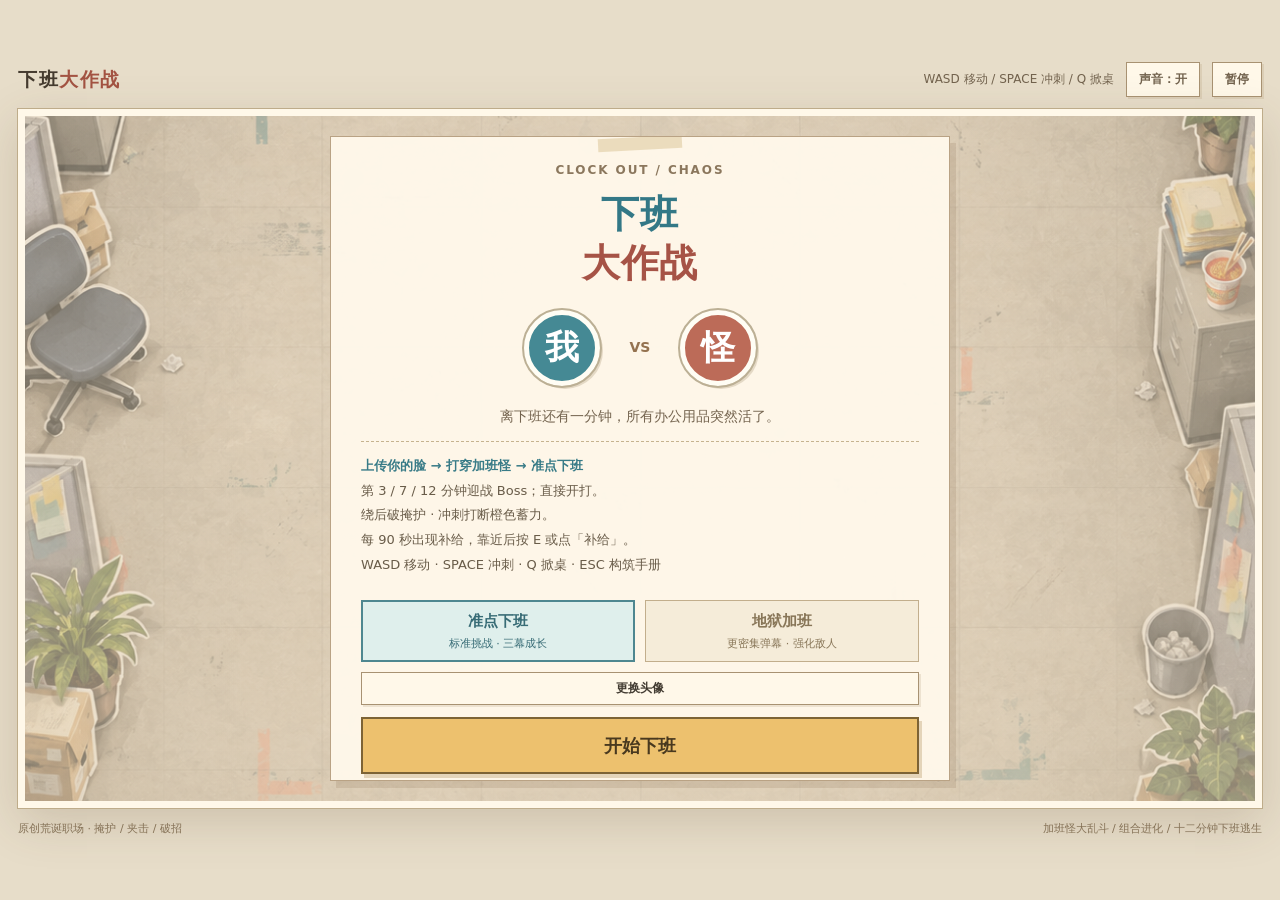
==== commit eb9517d3: "feat: replace skits with tactical enemy squads and interruptible combat" ====
--- a/web/index.html
+++ b/web/index.html
@@ -2,4 +2,4 @@
 <html lang="zh-CN"><head><meta charset="utf-8"><meta name="viewport" content="width=device-width,initial-scale=1,viewport-fit=cover"><meta name="theme-color" content="#e7ddc9"><link rel="icon" href="data:image/svg+xml,%3Csvg xmlns=%27http://www.w3.org/2000/svg%27 viewBox=%270 0 32 32%27%3E%3Cpath fill=%27%2375eaff%27 d=%27M19 2 7 18h9l-3 12 12-18h-9Z%27/%3E%3C/svg%3E"><title>下班大作战 · CLOCK OUT CHAOS</title><link rel="stylesheet" href="style.css"></head>
 <body><main id="wrapper"><header id="top"><a class="brand" href="./">下班<span>大作战</span></a><div class="tools"><span class="desktop-help">WASD 移动 / SPACE 冲刺 / Q 掀桌</span><button id="sound-btn" aria-label="切换音效">声音：开</button><button id="pause-btn" aria-label="暂停游戏">暂停</button></div></header>
 <section id="stage" aria-label="原创荒诞办公室对战"><canvas id="c" width="1280" height="720" aria-label="我与加班妖怪的办公室弹幕对决"></canvas><button id="supply-btn" class="supply-action" hidden>领取补给 E</button><div id="controls" hidden><div id="stick" aria-label="移动摇杆"><span id="stick-knob"></span></div><div class="actions"><button id="dash-btn" aria-label="冲刺吸弹"><svg viewBox="0 0 48 48" aria-hidden="true"><path d="m16 9 18 15-18 15 7-15Z"/><path d="M4 16h12M1 24h14M4 32h12" fill="none" stroke="currentColor" stroke-width="3"/></svg><small>冲刺</small></button><button id="overload-btn" aria-label="掀桌爆发"><svg viewBox="0 0 48 48" aria-hidden="true"><path d="m27 4-7 16H9l13 24 1-17h14L27 4Z" fill="none" stroke="currentColor" stroke-width="3"/></svg><small>怒气</small></button></div></div><div id="overlay"><div class="panel" id="panel"></div></div></section>
-<footer id="foot"><span>原创荒诞职场 · 就耽误五分钟</span><span>加班怪大乱斗 / 组合进化 / 十二分钟下班逃生</span></footer></main><script src="office.js"></script><script src="theatre.js"></script><script src="campaign.js"></script><script src="game.js"></script></body></html>
+<footer id="foot"><span>原创荒诞职场 · 掩护 / 夹击 / 破招</span><span>加班怪大乱斗 / 组合进化 / 十二分钟下班逃生</span></footer></main><script src="office.js"></script><script src="tactics.js"></script><script src="combat.js"></script><script src="campaign.js"></script><script src="game.js"></script></body></html>
--- a/web/style.css
+++ b/web/style.css
@@ -1,5 +1,7 @@
-:root{color-scheme:light;--ink:#433c32;--paper:#fff8eb;--cyan:#397f8d;--coral:#bd6555;--muted:#827463}*{box-sizing:border-box}html,body{margin:0;background:#e7ddc9;color:var(--ink);font:15px/1.6 'Microsoft YaHei',system-ui,sans-serif;overscroll-behavior:none}body{min-height:100svh;display:grid;place-items:center;padding:18px}button,a,input{-webkit-tap-highlight-color:transparent}button{font:700 14px/1.4 'Microsoft YaHei',system-ui,sans-serif;color:inherit;cursor:pointer}button:focus-visible,a:focus-visible,input:focus-visible{outline:3px solid var(--cyan);outline-offset:4px}#wrapper{width:min(1400px,100%)}#top{display:flex;align-items:center;justify-content:space-between;gap:16px;margin-bottom:12px}.brand{text-decoration:none;color:#453b2f;font-size:19px;font-weight:900;letter-spacing:.08em}.brand span{color:#a35342}.tools{display:flex;align-items:center;gap:12px;color:#72624d;font-size:12px}.tools button,.secondary{border:1px solid #a89272;background:#fff8e9;padding:8px 12px;box-shadow:2px 2px 0 #a58c6530}.tools button{font-size:12px}#stage{position:relative;width:100%;aspect-ratio:16/9;border:7px solid #fff8e9;outline:1px solid #beac8a;background:#d9c4a0;overflow:hidden;box-shadow:0 14px 45px #5b452c30}canvas{display:block;width:100%;height:100%;touch-action:none;cursor:crosshair}#overlay{position:absolute;inset:0;display:flex;align-items:center;justify-content:center;padding:20px;background:linear-gradient(#e5d6bc77,#e5d6bc99),url('assets/office-floor.png') center/cover;overflow:auto}#overlay.hidden{display:none}.panel{position:relative;width:min(620px,100%);padding:24px 30px;background:#fff8ebf5;border:1px solid #b9a284;box-shadow:6px 7px 0 #6a503022;max-height:100%;overflow:auto;text-align:center}.panel:before{content:'';position:absolute;top:0;left:50%;width:84px;height:13px;background:#d9c49380;transform:translateX(-50%) rotate(-3deg);pointer-events:none}.wordmark,.script-label{font-size:12px;font-weight:800;letter-spacing:.16em;color:#8b775d;margin-bottom:10px}.panel h1{font-size:clamp(25px,3.2vw,38px);line-height:1.3;letter-spacing:.02em;margin:0 0 12px;font-weight:950}.title-line{display:block}.title-line:first-child{color:#337886}.title-line:last-child{color:#a65346}.sub{font-size:14px;color:#74644f;margin:0 0 14px}.rules{font-size:13px;line-height:1.9;text-align:left;border-top:1px dashed #c6b38f;padding:12px 0;color:#695c49}.rules strong{color:#387b87}.mainbtn{display:block;width:100%;background:#edc16e;border:2px solid #7d6335;padding:14px 18px;color:#49391f;font-size:18px;font-weight:900;box-shadow:3px 4px 0 #ae915a55}.mainbtn:hover{background:#f6d592}.micro{font-size:11px;color:#8a785d;line-height:1.7;margin:14px 0 0}.difficulty{display:grid;grid-template-columns:1fr 1fr;gap:10px;margin:10px 0}.difficulty button{border:1px solid #c2ae8c;background:#f5ecd9;padding:9px;color:#887658;font-size:15px}.difficulty small{display:block;font-size:11px;font-weight:400;margin-top:4px}.difficulty [aria-pressed=true]{border:2px solid #4e8790;color:#386c76;background:#dfefec}.difficulty button:last-child[aria-pressed=true]{border-color:#b76e5a;color:#a35643;background:#f8e4da}.menu-extras{display:flex;gap:8px;margin:8px 0 12px}.menu-extras button{flex:1;padding:7px;font-size:12px}.choices{display:grid;gap:10px;margin:16px 0}.choice{padding:13px 15px;text-align:left;background:#f4ecdc;border:1px solid #b9a37f;border-left:4px solid #3a8c98;font-size:15px;box-shadow:2px 2px 0 #9e835525}.choice:nth-child(2){border-left-color:#c77d52}.choice:nth-child(3){border-left-color:#9b7da8}.choice:hover{background:#ece0c7}.choice small{display:block;color:#79684e;font-size:12px;line-height:1.6;margin-top:6px}.secondary{font-size:12px}.secondary:disabled{opacity:.4;cursor:default}.cast{height:94px;display:flex;align-items:center;justify-content:center;gap:30px;margin-bottom:10px}.cast>span{font-size:14px;font-weight:900;color:#94724f}.portrait-badge{position:relative;display:grid;place-items:center;width:76px;height:76px;border:5px solid #fffdf4;outline:2px solid #bcb095;border-radius:50%;background:#458994;box-shadow:3px 3px 0 #8f78523a;color:white;font-size:34px;font-weight:950;overflow:hidden;flex-shrink:0}.portrait-badge[data-portrait=ding]{background:#bc6b58}.portrait-badge img{position:absolute;inset:0;width:100%;height:100%;object-fit:cover}.dialogue-stage{display:flex;gap:20px;text-align:left;align-items:center;padding:24px 18px;background:#f3e8d1;border:1px solid #c7b38c;margin:20px 0}.dialogue-stage strong{font-size:18px;color:#956044}.dialogue-stage p{font-size:20px;line-height:1.8;margin:9px 0 0;min-height:70px}.dialogue-actions{display:flex;gap:12px}.dialogue-actions .secondary{min-width:110px}.dialogue-actions .mainbtn{flex:1}.story-choices{display:grid;grid-template-columns:1fr 1fr;gap:10px}.portrait-settings{display:grid;grid-template-columns:1fr 1fr;gap:16px;margin:20px 0}.portrait-settings>div{display:flex;flex-direction:column;align-items:center;gap:12px;padding:16px 10px;background:#f2e8d4}.portrait-settings label{font-size:14px;font-weight:700}.portrait-settings input{display:block;width:100%;max-width:190px;font-size:11px;margin-top:8px}.build-book{display:grid;grid-template-columns:1fr 1fr;gap:8px;margin:14px 0;text-align:left}.build-book>div{padding:10px;background:#f0e6d1;border-left:3px solid #ae9875}.build-book strong{font-size:13px;color:#3c7f8a}.build-book small{display:block;font-size:11px;color:#7f6b4c;margin-top:5px;line-height:1.6}#foot{display:flex;justify-content:space-between;font-size:11px;color:#89765b;margin-top:12px}.touch-help{display:none}#controls{position:absolute;inset:0;pointer-events:none;display:none}#controls[hidden]{display:none!important}#stick{position:absolute;left:24px;bottom:28px;width:128px;height:128px;border:2px solid #fff5de99;border-radius:50%;background:#6d5b4340;box-shadow:0 0 0 1px #72604466;pointer-events:auto;touch-action:none}#stick-knob{position:absolute;left:50%;top:50%;width:53px;height:53px;border:3px solid #fff9e9;background:#aa9980;border-radius:50%;transform:translate(-50%,-50%);box-shadow:2px 3px 0 #5f4e3033;pointer-events:none}.actions{position:absolute;right:24px;bottom:30px;display:flex;align-items:flex-end;gap:14px}.actions button{width:76px;height:76px;border-radius:50%;border:3px solid #fff7e4;background:#8f8068c9;color:#f7efdf;display:grid;place-content:center;justify-items:center;pointer-events:auto;touch-action:none}.actions button:last-child{width:88px;height:88px}.actions .ready{background:#377c87e8;box-shadow:0 0 0 2px #4e747499}.actions svg{width:31px;height:31px;fill:currentColor}.actions small{font-size:11px;font-weight:700}.supply-action{position:absolute;bottom:24%;left:50%;transform:translateX(-50%);z-index:2;border:2px solid #8e6a29;background:#f6d99c;color:#6c4b1a;padding:11px 16px;font-size:14px;touch-action:manipulation}
-@media(pointer:coarse),(max-width:800px){body{display:block;padding:0;overflow:hidden}#wrapper{width:100%;height:100svh;display:flex;flex-direction:column}#top{height:47px;min-height:47px;padding:5px max(10px,env(safe-area-inset-left));padding-top:max(5px,env(safe-area-inset-top));margin:0;gap:5px}.brand{font-size:12px}.tools{gap:6px}.tools button{font-size:11px;padding:5px 7px}.desktop-help{display:none}.touch-help{display:inline}#stage{flex:1;aspect-ratio:auto;min-height:0;border:3px solid #fff8e9;outline:0}#foot{display:none}#controls{display:block}#overlay{padding:14px}.panel{padding:18px}.panel h1{font-size:27px}.sub{font-size:12px;margin-bottom:10px}.rules{font-size:11px;line-height:1.8;padding:10px 0}.wordmark{font-size:10px}.mainbtn{font-size:16px;padding:12px}.cast{height:72px;gap:25px}.portrait-badge{width:62px;height:62px;font-size:29px;border-width:4px}.difficulty button{font-size:14px}.difficulty small{font-size:10px}.micro{font-size:10px;margin-top:11px}.choice{font-size:13px;padding:11px 12px}.choice small{font-size:11px}.dialogue-stage{padding:17px 12px;gap:14px}.dialogue-stage strong{font-size:16px}.dialogue-stage p{font-size:17px;min-height:110px}.dialogue-actions .secondary{min-width:90px}.story-choices{grid-template-columns:1fr}.portrait-settings{gap:8px}.portrait-settings>div{padding:12px 5px}.portrait-settings input{max-width:135px}.supply-action{bottom:23%}.build-book>div{padding:8px}.build-book small{font-size:10px}}
-@media(max-height:500px) and (pointer:coarse){#top{height:36px;min-height:36px}.panel{padding:12px 20px;max-width:650px}.panel h1{font-size:23px}.cast{display:none}.wordmark{font-size:10px;margin-bottom:5px}.sub{margin-bottom:5px}.rules{font-size:10px;line-height:1.5;padding:5px 0}.difficulty{margin:6px 0}.difficulty button{padding:5px}.menu-extras{margin:5px 0}.menu-extras button{padding:5px}.mainbtn{font-size:14px;padding:8px}.micro{font-size:9px;margin-top:7px}.dialogue-stage{padding:12px;margin:10px 0}.dialogue-stage p{font-size:16px;min-height:45px}.build-book{grid-template-columns:repeat(3,1fr);margin:8px 0}.choices{margin:8px 0;gap:6px}.choice{padding:7px 10px}.choice small{margin-top:3px}#stick{width:105px;height:105px;bottom:16px}.actions{bottom:16px}.supply-action{bottom:35%}}
+:root{color-scheme:light;--ink:#433c32;--paper:#fff8eb;--cyan:#397f8d;--coral:#bd6555;--muted:#827463}*{box-sizing:border-box}html,body{margin:0;background:#e7ddc9;color:var(--ink);font:15px/1.6 'Microsoft YaHei',system-ui,sans-serif;overscroll-behavior:none}body{min-height:100svh;display:grid;place-items:center;padding:18px}button,a,input{-webkit-tap-highlight-color:transparent}button{font:700 14px/1.4 'Microsoft YaHei',system-ui,sans-serif;color:inherit;cursor:pointer}button:focus-visible,a:focus-visible,input:focus-visible{outline:3px solid var(--cyan);outline-offset:4px}#wrapper{width:min(1400px,100%)}#top{display:flex;align-items:center;justify-content:space-between;gap:16px;margin-bottom:12px}.brand{text-decoration:none;color:#453b2f;font-size:19px;font-weight:900;letter-spacing:.08em}.brand span{color:#a35342}.tools{display:flex;align-items:center;gap:12px;color:#72624d;font-size:12px}.tools button,.secondary{border:1px solid #a89272;background:#fff8e9;padding:8px 12px;box-shadow:2px 2px 0 #a58c6530}.tools button{font-size:12px}#stage{position:relative;width:100%;aspect-ratio:16/9;border:7px solid #fff8e9;outline:1px solid #beac8a;background:#d9c4a0;overflow:hidden;box-shadow:0 14px 45px #5b452c30}canvas{display:block;width:100%;height:100%;touch-action:none;cursor:crosshair}#overlay{position:absolute;inset:0;display:flex;align-items:center;justify-content:center;padding:20px;background:linear-gradient(#e5d6bc77,#e5d6bc99),url('assets/office-floor.png') center/cover;overflow:auto}#overlay.hidden{display:none}.panel{position:relative;width:min(620px,100%);padding:24px 30px;background:#fff8ebf5;border:1px solid #b9a284;box-shadow:6px 7px 0 #6a503022;max-height:100%;overflow:auto;text-align:center}.panel:before{content:'';position:absolute;top:0;left:50%;width:84px;height:13px;background:#d9c49380;transform:translateX(-50%) rotate(-3deg);pointer-events:none}.wordmark,.script-label{font-size:12px;font-weight:800;letter-spacing:.16em;color:#8b775d;margin-bottom:10px}.panel h1{font-size:clamp(25px,3.2vw,38px);line-height:1.3;letter-spacing:.02em;margin:0 0 12px;font-weight:950}.title-line{display:block}.title-line:first-child{color:#337886}.title-line:last-child{color:#a65346}.sub{font-size:14px;color:#74644f;margin:0 0 14px}.rules{font-size:13px;line-height:1.9;text-align:left;border-top:1px dashed #c6b38f;padding:12px 0;color:#695c49}.rules strong{color:#387b87}.mainbtn{display:block;width:100%;background:#edc16e;border:2px solid #7d6335;padding:14px 18px;color:#49391f;font-size:18px;font-weight:900;box-shadow:3px 4px 0 #ae915a55}.mainbtn:hover{background:#f6d592}.micro{font-size:11px;color:#8a785d;line-height:1.7;margin:14px 0 0}.difficulty{display:grid;grid-template-columns:1fr 1fr;gap:10px;margin:10px 0}.difficulty button{border:1px solid #c2ae8c;background:#f5ecd9;padding:9px;color:#887658;font-size:15px}.difficulty small{display:block;font-size:11px;font-weight:400;margin-top:4px}.difficulty [aria-pressed=true]{border:2px solid #4e8790;color:#386c76;background:#dfefec}.difficulty button:last-child[aria-pressed=true]{border-color:#b76e5a;color:#a35643;background:#f8e4da}.menu-extras{display:flex;gap:8px;margin:8px 0 12px}.menu-extras button{flex:1;padding:7px;font-size:12px}.choices{display:grid;gap:10px;margin:16px 0}.choice{padding:13px 15px;text-align:left;background:#f4ecdc;border:1px solid #b9a37f;border-left:4px solid #3a8c98;font-size:15px;box-shadow:2px 2px 0 #9e835525}.choice:nth-child(2){border-left-color:#c77d52}.choice:nth-child(3){border-left-color:#9b7da8}.choice:hover{background:#ece0c7}.choice small{display:block;color:#79684e;font-size:12px;line-height:1.6;margin-top:6px}.secondary{font-size:12px}.secondary:disabled{opacity:.4;cursor:default}.cast{height:94px;display:flex;align-items:center;justify-content:center;gap:30px;margin-bottom:10px}.cast>span{font-size:14px;font-weight:900;color:#94724f}.portrait-badge{position:relative;display:grid;place-items:center;width:76px;height:76px;border:5px solid #fffdf4;outline:2px solid #bcb095;border-radius:50%;background:#458994;box-shadow:3px 3px 0 #8f78523a;color:white;font-size:34px;font-weight:950;overflow:hidden;flex-shrink:0}.portrait-badge[data-portrait=ding]{background:#bc6b58}.portrait-badge img{position:absolute;inset:0;width:100%;height:100%;object-fit:cover}.portrait-settings{display:grid;grid-template-columns:1fr 1fr;gap:16px;margin:20px 0}.portrait-settings>div{display:flex;flex-direction:column;align-items:center;gap:12px;padding:16px 10px;background:#f2e8d4}.portrait-settings label{font-size:14px;font-weight:700}.portrait-settings input{display:block;width:100%;max-width:190px;font-size:11px;margin-top:8px}.build-book{display:grid;grid-template-columns:1fr 1fr;gap:8px;margin:14px 0;text-align:left}.build-book>div{padding:10px;background:#f0e6d1;border-left:3px solid #ae9875}.build-book strong{font-size:13px;color:#3c7f8a}.build-book small{display:block;font-size:11px;color:#7f6b4c;margin-top:5px;line-height:1.6}#foot{display:flex;justify-content:space-between;font-size:11px;color:#89765b;margin-top:12px}.touch-help{display:none}#controls{position:absolute;inset:0;pointer-events:none;display:none}#controls[hidden]{display:none!important}#stick{position:absolute;left:24px;bottom:28px;width:128px;height:128px;border:2px solid #fff5de99;border-radius:50%;background:#6d5b4340;box-shadow:0 0 0 1px #72604466;pointer-events:auto;touch-action:none}#stick-knob{position:absolute;left:50%;top:50%;width:53px;height:53px;border:3px solid #fff9e9;background:#aa9980;border-radius:50%;transform:translate(-50%,-50%);box-shadow:2px 3px 0 #5f4e3033;pointer-events:none}.actions{position:absolute;right:24px;bottom:30px;display:flex;align-items:flex-end;gap:14px}.actions button{width:76px;height:76px;border-radius:50%;border:3px solid #fff7e4;background:#8f8068c9;color:#f7efdf;display:grid;place-content:center;justify-items:center;pointer-events:auto;touch-action:none}.actions button:last-child{width:88px;height:88px}.actions .ready{background:#377c87e8;box-shadow:0 0 0 2px #4e747499}.actions svg{width:31px;height:31px;fill:currentColor}.actions small{font-size:11px;font-weight:700}.supply-action{position:absolute;bottom:24%;left:50%;transform:translateX(-50%);z-index:2;border:2px solid #8e6a29;background:#f6d99c;color:#6c4b1a;padding:11px 16px;font-size:14px;touch-action:manipulation}
+@media(pointer:coarse),(max-width:800px){body{display:block;padding:0;overflow:hidden}#wrapper{width:100%;height:100svh;display:flex;flex-direction:column}#top{height:47px;min-height:47px;padding:5px max(10px,env(safe-area-inset-left));padding-top:max(5px,env(safe-area-inset-top));margin:0;gap:5px}.brand{font-size:12px}.tools{gap:6px}.tools button{font-size:11px;padding:5px 7px}.desktop-help{display:none}.touch-help{display:inline}#stage{flex:1;aspect-ratio:auto;min-height:0;border:3px solid #fff8e9;outline:0}#foot{display:none}#controls{display:block}#overlay{padding:14px}.panel{padding:18px}.panel h1{font-size:27px}.sub{font-size:12px;margin-bottom:10px}.rules{font-size:11px;line-height:1.8;padding:10px 0}.wordmark{font-size:10px}.mainbtn{font-size:16px;padding:12px}.cast{height:72px;gap:25px}.portrait-badge{width:62px;height:62px;font-size:29px;border-width:4px}.difficulty button{font-size:14px}.difficulty small{font-size:10px}.micro{font-size:10px;margin-top:11px}.choice{font-size:13px;padding:11px 12px}.choice small{font-size:11px}.portrait-settings{gap:8px}.portrait-settings>div{padding:12px 5px}.portrait-settings input{max-width:135px}.supply-action{bottom:23%}.build-book>div{padding:8px}.build-book small{font-size:10px}}
+@media(max-height:500px) and (pointer:coarse){#top{height:36px;min-height:36px}.panel{padding:12px 20px;max-width:650px}.panel h1{font-size:23px}.cast{display:none}.wordmark{font-size:10px;margin-bottom:5px}.sub{margin-bottom:5px}.rules{font-size:10px;line-height:1.5;padding:5px 0}.difficulty{margin:6px 0}.difficulty button{padding:5px}.menu-extras{margin:5px 0}.menu-extras button{padding:5px}.mainbtn{font-size:14px;padding:8px}.micro{font-size:9px;margin-top:7px}.build-book{grid-template-columns:repeat(3,1fr);margin:8px 0}.choices{margin:8px 0;gap:6px}.choice{padding:7px 10px}.choice small{margin-top:3px}#stick{width:105px;height:105px;bottom:16px}.actions{bottom:16px}.supply-action{bottom:35%}}
 @media(prefers-reduced-motion:reduce){*{transition:none!important;scroll-behavior:auto!important}}
 .portrait-badge[data-portrait=crew]{background:#9b835f}
+
+.tactics-help{font-size:12px;line-height:1.8;text-align:left;padding:12px;background:#e6eee4;border-left:3px solid #5b8d7d;color:#4d695c}.tactics-help strong{color:#346d61}
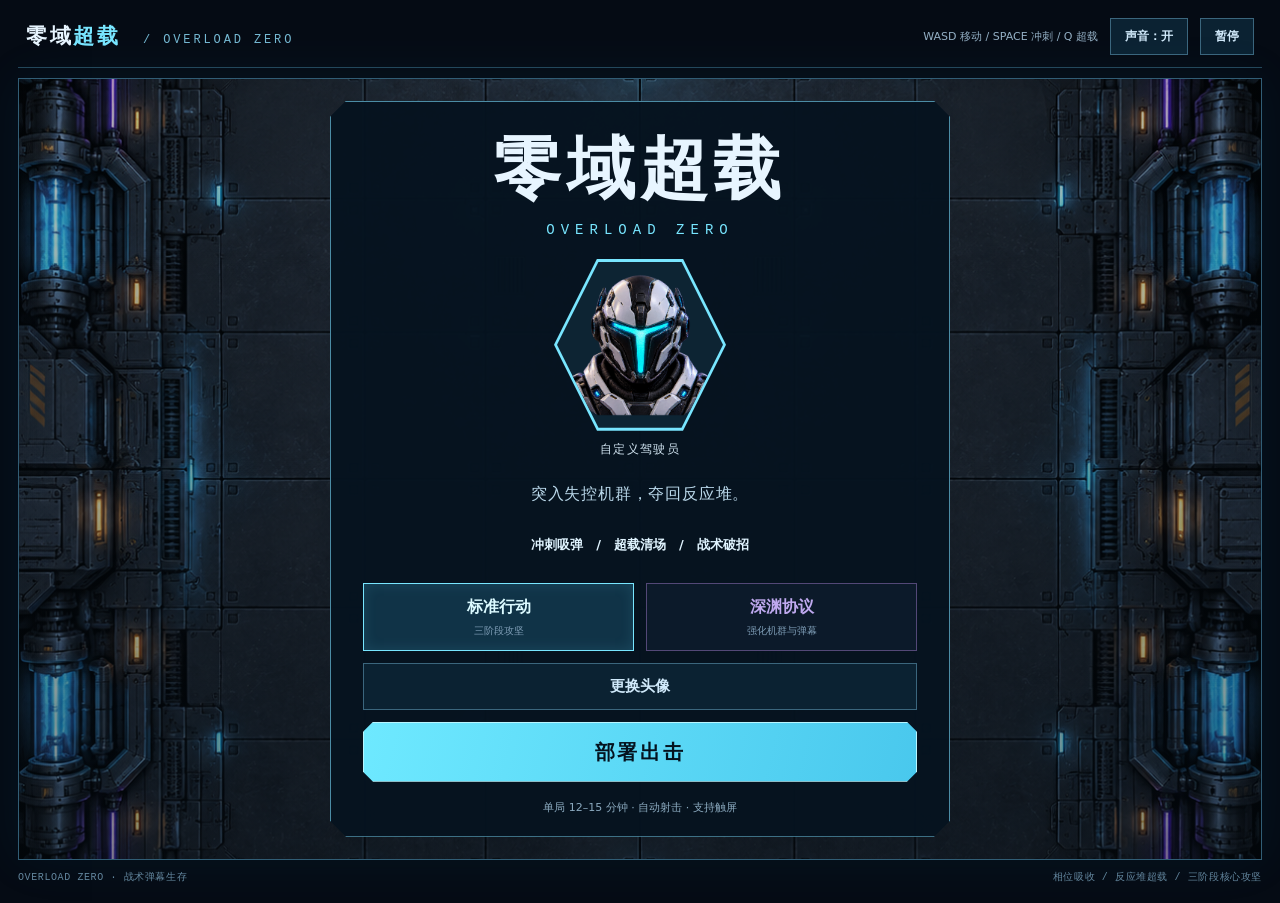
==== commit 3a4f3ac6: "feat: replace office theme with Overload Zero sci-fi combat" ====
--- a/web/index.html
+++ b/web/index.html
@@ -1,5 +1,5 @@
 <!doctype html>
-<html lang="zh-CN"><head><meta charset="utf-8"><meta name="viewport" content="width=device-width,initial-scale=1,viewport-fit=cover"><meta name="theme-color" content="#e7ddc9"><link rel="icon" href="data:image/svg+xml,%3Csvg xmlns=%27http://www.w3.org/2000/svg%27 viewBox=%270 0 32 32%27%3E%3Cpath fill=%27%2375eaff%27 d=%27M19 2 7 18h9l-3 12 12-18h-9Z%27/%3E%3C/svg%3E"><title>下班大作战 · CLOCK OUT CHAOS</title><link rel="stylesheet" href="style.css"></head>
-<body><main id="wrapper"><header id="top"><a class="brand" href="./">下班<span>大作战</span></a><div class="tools"><span class="desktop-help">WASD 移动 / SPACE 冲刺 / Q 掀桌</span><button id="sound-btn" aria-label="切换音效">声音：开</button><button id="pause-btn" aria-label="暂停游戏">暂停</button></div></header>
-<section id="stage" aria-label="原创荒诞办公室对战"><canvas id="c" width="1280" height="720" aria-label="我与加班妖怪的办公室弹幕对决"></canvas><button id="supply-btn" class="supply-action" hidden>领取补给 E</button><div id="controls" hidden><div id="stick" aria-label="移动摇杆"><span id="stick-knob"></span></div><div class="actions"><button id="dash-btn" aria-label="冲刺吸弹"><svg viewBox="0 0 48 48" aria-hidden="true"><path d="m16 9 18 15-18 15 7-15Z"/><path d="M4 16h12M1 24h14M4 32h12" fill="none" stroke="currentColor" stroke-width="3"/></svg><small>冲刺</small></button><button id="overload-btn" aria-label="掀桌爆发"><svg viewBox="0 0 48 48" aria-hidden="true"><path d="m27 4-7 16H9l13 24 1-17h14L27 4Z" fill="none" stroke="currentColor" stroke-width="3"/></svg><small>怒气</small></button></div></div><div id="overlay"><div class="panel" id="panel"></div></div></section>
-<footer id="foot"><span>原创荒诞职场 · 掩护 / 夹击 / 破招</span><span>加班怪大乱斗 / 组合进化 / 十二分钟下班逃生</span></footer></main><script src="office.js"></script><script src="tactics.js"></script><script src="combat.js"></script><script src="campaign.js"></script><script src="game.js"></script></body></html>
+<html lang="zh-CN"><head><meta charset="utf-8"><meta name="viewport" content="width=device-width,initial-scale=1,viewport-fit=cover"><meta name="theme-color" content="#050b14"><link rel="icon" href="data:image/svg+xml,%3Csvg xmlns=%27http://www.w3.org/2000/svg%27 viewBox=%270 0 32 32%27%3E%3Cpath fill=%27%2375eaff%27 d=%27M19 2 7 18h9l-3 12 12-18h-9Z%27/%3E%3C/svg%3E"><title>零域超载 · OVERLOAD ZERO</title><link rel="stylesheet" href="style.css"></head>
+<body><main id="wrapper"><header id="top"><a class="brand" href="./">零域<span>超载</span><small class="brand-en"> / OVERLOAD ZERO</small></a><div class="tools"><span class="desktop-help">WASD 移动 / SPACE 冲刺 / Q 超载</span><button id="sound-btn" aria-label="切换音效">声音：开</button><button id="pause-btn" aria-label="暂停游戏">暂停</button></div></header>
+<section id="stage" aria-label="轨道反应堆高科技战场"><canvas id="c" width="1280" height="720" aria-label="机甲驾驶员与失控无人机的弹幕战斗"></canvas><button id="supply-btn" class="supply-action" hidden>领取补给 E</button><div id="controls" hidden><div id="stick" aria-label="移动摇杆"><span id="stick-knob"></span></div><div class="actions"><button id="dash-btn" aria-label="冲刺吸弹"><svg viewBox="0 0 48 48" aria-hidden="true"><path d="m16 9 18 15-18 15 7-15Z"/><path d="M4 16h12M1 24h14M4 32h12" fill="none" stroke="currentColor" stroke-width="3"/></svg><small>冲刺</small></button><button id="overload-btn" aria-label="超载脉冲"><svg viewBox="0 0 48 48" aria-hidden="true"><path d="m27 4-7 16H9l13 24 1-17h14L27 4Z" fill="none" stroke="currentColor" stroke-width="3"/></svg><small>能量</small></button></div></div><div id="overlay"><div class="panel" id="panel"></div></div></section>
+<footer id="foot"><span>OVERLOAD ZERO · 战术弹幕生存</span><span>相位吸收 / 反应堆超载 / 三阶段核心攻坚</span></footer></main><script src="arsenal.js"></script><script src="tactics.js"></script><script src="combat.js"></script><script src="campaign.js"></script><script src="game.js"></script></body></html>
--- a/web/style.css
+++ b/web/style.css
@@ -1,7 +1,4 @@
-:root{color-scheme:light;--ink:#433c32;--paper:#fff8eb;--cyan:#397f8d;--coral:#bd6555;--muted:#827463}*{box-sizing:border-box}html,body{margin:0;background:#e7ddc9;color:var(--ink);font:15px/1.6 'Microsoft YaHei',system-ui,sans-serif;overscroll-behavior:none}body{min-height:100svh;display:grid;place-items:center;padding:18px}button,a,input{-webkit-tap-highlight-color:transparent}button{font:700 14px/1.4 'Microsoft YaHei',system-ui,sans-serif;color:inherit;cursor:pointer}button:focus-visible,a:focus-visible,input:focus-visible{outline:3px solid var(--cyan);outline-offset:4px}#wrapper{width:min(1400px,100%)}#top{display:flex;align-items:center;justify-content:space-between;gap:16px;margin-bottom:12px}.brand{text-decoration:none;color:#453b2f;font-size:19px;font-weight:900;letter-spacing:.08em}.brand span{color:#a35342}.tools{display:flex;align-items:center;gap:12px;color:#72624d;font-size:12px}.tools button,.secondary{border:1px solid #a89272;background:#fff8e9;padding:8px 12px;box-shadow:2px 2px 0 #a58c6530}.tools button{font-size:12px}#stage{position:relative;width:100%;aspect-ratio:16/9;border:7px solid #fff8e9;outline:1px solid #beac8a;background:#d9c4a0;overflow:hidden;box-shadow:0 14px 45px #5b452c30}canvas{display:block;width:100%;height:100%;touch-action:none;cursor:crosshair}#overlay{position:absolute;inset:0;display:flex;align-items:center;justify-content:center;padding:20px;background:linear-gradient(#e5d6bc77,#e5d6bc99),url('assets/office-floor.png') center/cover;overflow:auto}#overlay.hidden{display:none}.panel{position:relative;width:min(620px,100%);padding:24px 30px;background:#fff8ebf5;border:1px solid #b9a284;box-shadow:6px 7px 0 #6a503022;max-height:100%;overflow:auto;text-align:center}.panel:before{content:'';position:absolute;top:0;left:50%;width:84px;height:13px;background:#d9c49380;transform:translateX(-50%) rotate(-3deg);pointer-events:none}.wordmark,.script-label{font-size:12px;font-weight:800;letter-spacing:.16em;color:#8b775d;margin-bottom:10px}.panel h1{font-size:clamp(25px,3.2vw,38px);line-height:1.3;letter-spacing:.02em;margin:0 0 12px;font-weight:950}.title-line{display:block}.title-line:first-child{color:#337886}.title-line:last-child{color:#a65346}.sub{font-size:14px;color:#74644f;margin:0 0 14px}.rules{font-size:13px;line-height:1.9;text-align:left;border-top:1px dashed #c6b38f;padding:12px 0;color:#695c49}.rules strong{color:#387b87}.mainbtn{display:block;width:100%;background:#edc16e;border:2px solid #7d6335;padding:14px 18px;color:#49391f;font-size:18px;font-weight:900;box-shadow:3px 4px 0 #ae915a55}.mainbtn:hover{background:#f6d592}.micro{font-size:11px;color:#8a785d;line-height:1.7;margin:14px 0 0}.difficulty{display:grid;grid-template-columns:1fr 1fr;gap:10px;margin:10px 0}.difficulty button{border:1px solid #c2ae8c;background:#f5ecd9;padding:9px;color:#887658;font-size:15px}.difficulty small{display:block;font-size:11px;font-weight:400;margin-top:4px}.difficulty [aria-pressed=true]{border:2px solid #4e8790;color:#386c76;background:#dfefec}.difficulty button:last-child[aria-pressed=true]{border-color:#b76e5a;color:#a35643;background:#f8e4da}.menu-extras{display:flex;gap:8px;margin:8px 0 12px}.menu-extras button{flex:1;padding:7px;font-size:12px}.choices{display:grid;gap:10px;margin:16px 0}.choice{padding:13px 15px;text-align:left;background:#f4ecdc;border:1px solid #b9a37f;border-left:4px solid #3a8c98;font-size:15px;box-shadow:2px 2px 0 #9e835525}.choice:nth-child(2){border-left-color:#c77d52}.choice:nth-child(3){border-left-color:#9b7da8}.choice:hover{background:#ece0c7}.choice small{display:block;color:#79684e;font-size:12px;line-height:1.6;margin-top:6px}.secondary{font-size:12px}.secondary:disabled{opacity:.4;cursor:default}.cast{height:94px;display:flex;align-items:center;justify-content:center;gap:30px;margin-bottom:10px}.cast>span{font-size:14px;font-weight:900;color:#94724f}.portrait-badge{position:relative;display:grid;place-items:center;width:76px;height:76px;border:5px solid #fffdf4;outline:2px solid #bcb095;border-radius:50%;background:#458994;box-shadow:3px 3px 0 #8f78523a;color:white;font-size:34px;font-weight:950;overflow:hidden;flex-shrink:0}.portrait-badge[data-portrait=ding]{background:#bc6b58}.portrait-badge img{position:absolute;inset:0;width:100%;height:100%;object-fit:cover}.portrait-settings{display:grid;grid-template-columns:1fr 1fr;gap:16px;margin:20px 0}.portrait-settings>div{display:flex;flex-direction:column;align-items:center;gap:12px;padding:16px 10px;background:#f2e8d4}.portrait-settings label{font-size:14px;font-weight:700}.portrait-settings input{display:block;width:100%;max-width:190px;font-size:11px;margin-top:8px}.build-book{display:grid;grid-template-columns:1fr 1fr;gap:8px;margin:14px 0;text-align:left}.build-book>div{padding:10px;background:#f0e6d1;border-left:3px solid #ae9875}.build-book strong{font-size:13px;color:#3c7f8a}.build-book small{display:block;font-size:11px;color:#7f6b4c;margin-top:5px;line-height:1.6}#foot{display:flex;justify-content:space-between;font-size:11px;color:#89765b;margin-top:12px}.touch-help{display:none}#controls{position:absolute;inset:0;pointer-events:none;display:none}#controls[hidden]{display:none!important}#stick{position:absolute;left:24px;bottom:28px;width:128px;height:128px;border:2px solid #fff5de99;border-radius:50%;background:#6d5b4340;box-shadow:0 0 0 1px #72604466;pointer-events:auto;touch-action:none}#stick-knob{position:absolute;left:50%;top:50%;width:53px;height:53px;border:3px solid #fff9e9;background:#aa9980;border-radius:50%;transform:translate(-50%,-50%);box-shadow:2px 3px 0 #5f4e3033;pointer-events:none}.actions{position:absolute;right:24px;bottom:30px;display:flex;align-items:flex-end;gap:14px}.actions button{width:76px;height:76px;border-radius:50%;border:3px solid #fff7e4;background:#8f8068c9;color:#f7efdf;display:grid;place-content:center;justify-items:center;pointer-events:auto;touch-action:none}.actions button:last-child{width:88px;height:88px}.actions .ready{background:#377c87e8;box-shadow:0 0 0 2px #4e747499}.actions svg{width:31px;height:31px;fill:currentColor}.actions small{font-size:11px;font-weight:700}.supply-action{position:absolute;bottom:24%;left:50%;transform:translateX(-50%);z-index:2;border:2px solid #8e6a29;background:#f6d99c;color:#6c4b1a;padding:11px 16px;font-size:14px;touch-action:manipulation}
-@media(pointer:coarse),(max-width:800px){body{display:block;padding:0;overflow:hidden}#wrapper{width:100%;height:100svh;display:flex;flex-direction:column}#top{height:47px;min-height:47px;padding:5px max(10px,env(safe-area-inset-left));padding-top:max(5px,env(safe-area-inset-top));margin:0;gap:5px}.brand{font-size:12px}.tools{gap:6px}.tools button{font-size:11px;padding:5px 7px}.desktop-help{display:none}.touch-help{display:inline}#stage{flex:1;aspect-ratio:auto;min-height:0;border:3px solid #fff8e9;outline:0}#foot{display:none}#controls{display:block}#overlay{padding:14px}.panel{padding:18px}.panel h1{font-size:27px}.sub{font-size:12px;margin-bottom:10px}.rules{font-size:11px;line-height:1.8;padding:10px 0}.wordmark{font-size:10px}.mainbtn{font-size:16px;padding:12px}.cast{height:72px;gap:25px}.portrait-badge{width:62px;height:62px;font-size:29px;border-width:4px}.difficulty button{font-size:14px}.difficulty small{font-size:10px}.micro{font-size:10px;margin-top:11px}.choice{font-size:13px;padding:11px 12px}.choice small{font-size:11px}.portrait-settings{gap:8px}.portrait-settings>div{padding:12px 5px}.portrait-settings input{max-width:135px}.supply-action{bottom:23%}.build-book>div{padding:8px}.build-book small{font-size:10px}}
-@media(max-height:500px) and (pointer:coarse){#top{height:36px;min-height:36px}.panel{padding:12px 20px;max-width:650px}.panel h1{font-size:23px}.cast{display:none}.wordmark{font-size:10px;margin-bottom:5px}.sub{margin-bottom:5px}.rules{font-size:10px;line-height:1.5;padding:5px 0}.difficulty{margin:6px 0}.difficulty button{padding:5px}.menu-extras{margin:5px 0}.menu-extras button{padding:5px}.mainbtn{font-size:14px;padding:8px}.micro{font-size:9px;margin-top:7px}.build-book{grid-template-columns:repeat(3,1fr);margin:8px 0}.choices{margin:8px 0;gap:6px}.choice{padding:7px 10px}.choice small{margin-top:3px}#stick{width:105px;height:105px;bottom:16px}.actions{bottom:16px}.supply-action{bottom:35%}}
+:root{color-scheme:dark;--bg:#050b14;--surface:#0c1928;--text:#e7f5ff;--muted:#94b0c5;--border:#24475a;--cyan:#78e6ff;--violet:#a58aff;--cut:14px;font-family:'Microsoft YaHei',system-ui,sans-serif}*{box-sizing:border-box}html,body{margin:0;background:var(--bg);color:var(--text);font:15px/1.6 'Microsoft YaHei',system-ui,sans-serif;overscroll-behavior:none}body{min-height:100svh;display:grid;place-items:center;padding:18px}button,a,input{-webkit-tap-highlight-color:transparent}button{font:700 14px/1.4 'Microsoft YaHei',system-ui,sans-serif;color:inherit;cursor:pointer}button:focus-visible,a:focus-visible,input:focus-visible{outline:3px solid var(--cyan);outline-offset:3px}button{font-family:inherit}#wrapper{width:min(1440px,100%)}#top{display:flex;align-items:center;justify-content:space-between;gap:16px;padding:0 8px 12px;border-bottom:1px solid var(--border);margin-bottom:10px}.brand{text-decoration:none;color:var(--text);font-size:21px;font-weight:900;letter-spacing:.13em}.brand span{color:var(--cyan)}.brand-en{font-family:ui-monospace,monospace;font-size:12px;font-weight:500;letter-spacing:.24em;margin-left:12px;color:#75bad4}.tools{display:flex;align-items:center;gap:12px;color:var(--muted);font-size:11px}.tools button,.secondary{border:1px solid #3b667d;background:#0b2232;color:#d0e9fa;padding:9px 14px;transition:background .15s,border-color .15s}.tools button{font-size:12px}.tools button:hover,.secondary:hover{background:#16384b;border-color:var(--cyan)}#stage{position:relative;width:100%;height:min(820px,calc(100svh - 118px));border:1px solid #315d75;background:#07111d;overflow:hidden;box-shadow:0 0 48px #0087bd13}canvas{display:block;width:100%;height:100%;touch-action:none;cursor:crosshair}#overlay{position:absolute;inset:0;display:flex;align-items:center;justify-content:center;padding:22px;background:linear-gradient(#040d1544,#040d1577),url('assets/reactor-deck.png') center/cover;overflow:auto}#overlay.hidden{display:none}.panel{position:relative;width:min(620px,100%);padding:28px 32px;background:#06131ff7;border:1px solid #4b8ca5;box-shadow:0 0 32px #0e7b9426;max-height:100%;overflow:auto;text-align:center;clip-path:polygon(16px 0,calc(100% - 16px) 0,100% 16px,100% calc(100% - 16px),calc(100% - 16px) 100%,16px 100%,0 calc(100% - 16px),0 16px)}.panel h1{font-size:clamp(26px,3.2vw,38px);line-height:1.2;letter-spacing:.07em;margin:0 0 14px;font-weight:950}.deployment{padding:28px 32px}.deployment h1{font-size:clamp(42px,5.3vw,68px);letter-spacing:.08em;margin:0;line-height:1.15}.wordmark{font:500 14px/1.5 ui-monospace,monospace;letter-spacing:.43em;color:var(--cyan);margin:12px 0 18px}.script-label{font-size:12px;letter-spacing:.12em;color:var(--cyan);margin-bottom:10px}.cast{display:flex;align-items:center;flex-direction:column;gap:9px;margin:18px 0 22px}.cast small{font-size:12px;letter-spacing:.12em;color:#d0e3f0}.portrait-badge{position:relative;display:grid;place-items:center;width:172px;height:172px;background:var(--cyan);border:0;clip-path:polygon(25% 0,75% 0,100% 50%,75% 100%,25% 100%,0 50%);overflow:hidden;flex-shrink:0}.portrait-default{position:absolute;inset:3px;clip-path:polygon(25% 0,75% 0,100% 50%,75% 100%,25% 100%,0 50%);background-color:#0d2433;background:#0d2433 url('assets/systems.png') left center/200% 100% no-repeat}.portrait-badge[data-portrait=ding]{background:var(--violet)}.portrait-badge[data-portrait=ding] .portrait-default{background-image:url('assets/machine-bosses.png');background-size:300% 100%;background-position:center}.portrait-badge img{position:absolute;inset:3px;width:calc(100% - 6px);height:calc(100% - 6px);object-fit:cover;clip-path:polygon(25% 0,75% 0,100% 50%,75% 100%,25% 100%,0 50%)}.sub{font-size:16px;letter-spacing:.05em;color:#bad8ea;margin:0 0 16px}.rules{font-size:13px;line-height:1.9;text-align:left;padding:14px 0;color:#a7c4d7}.deployment .rules{text-align:center;padding:10px 0 16px}.rules strong{color:#e0f4ff}.mainbtn{display:block;width:100%;background:linear-gradient(105deg,#6ee9ff,#49c8ed);border:1px solid #b8f6ff;clip-path:polygon(10px 0,calc(100% - 10px) 0,100% 10px,100% calc(100% - 10px),calc(100% - 10px) 100%,10px 100%,0 calc(100% - 10px),0 10px);padding:15px 18px;color:#04121e;font-size:20px;font-weight:950;letter-spacing:.13em;box-shadow:0 0 24px #56d9ff30}.mainbtn:hover{background:#a1efff}.mainbtn:disabled{opacity:.55;cursor:wait}.micro{font-size:11px;color:#8cabc0;line-height:1.8;margin:16px 0 0}.difficulty{display:grid;grid-template-columns:1fr 1fr;gap:12px;margin:10px 0}.difficulty button{border:1px solid #36586c;background:#0c1a2a;padding:12px;color:#b0c9dc;font-size:16px}.difficulty small{display:block;font-size:10px;font-weight:400;margin-top:5px;color:#7e9db6}.difficulty [aria-pressed=true]{border:1px solid var(--cyan);color:#dbfaff;background:#103347;box-shadow:inset 0 0 14px #5edcff20}.difficulty button:last-child{border-color:#534877;color:#bfa9ef}.difficulty button:last-child[aria-pressed=true]{border-color:var(--violet);background:#241e3f;box-shadow:inset 0 0 14px #9f83ff25}.menu-extras{display:flex;margin:12px 0}.menu-extras button{flex:1;padding:12px;font-size:15px}.secondary:disabled{opacity:.4;cursor:default}.choices{display:grid;gap:12px;margin:18px 0}.choice{padding:16px;text-align:left;background:#0d2131;border:1px solid #2c4b60;border-left:3px solid var(--cyan);font-size:15px;line-height:1.4}.choice:nth-child(2){border-left-color:var(--violet)}.choice:nth-child(3){border-left-color:#76e4bb}.choice:hover{background:#143347}.choice small{display:block;color:#a1bfd2;font-size:12px;line-height:1.7;margin-top:8px}.portrait-settings{display:grid;grid-template-columns:1fr 1fr;gap:16px;margin:20px 0}.portrait-settings>div{display:flex;flex-direction:column;align-items:center;gap:14px;padding:18px 10px;background:#0c2131;border:1px solid var(--border)}.portrait-settings .portrait-badge{width:100px;height:100px}.portrait-settings label{font-size:14px;font-weight:700}.portrait-settings input{display:block;width:100%;max-width:190px;font-size:11px;margin-top:10px;color:#9db9cd}.build-book{display:grid;grid-template-columns:1fr 1fr;gap:10px;margin:16px 0;text-align:left}.build-book>div{padding:12px;background:#0c2031;border-left:2px solid #3e6c85}.build-book strong{font-size:13px;color:var(--cyan)}.build-book small{display:block;font-size:11px;color:#a4bdce;margin-top:5px;line-height:1.7}.tactics-help{font-size:12px;line-height:1.9;text-align:left;padding:14px;background:#0c2630;border-left:2px solid #5bc5bd;color:#acd3d4}.tactics-help strong{color:#79ecdd}#foot{display:flex;justify-content:space-between;font:10px/1.5 ui-monospace,monospace;color:#65879e;letter-spacing:.06em;margin-top:10px}.touch-help{display:none}#controls{position:absolute;inset:0;pointer-events:none;display:none}#controls[hidden]{display:none!important}#stick{position:absolute;left:24px;bottom:28px;width:128px;height:128px;border:1px solid #75dbff77;border-radius:50%;background:#09223788;box-shadow:inset 0 0 28px #3dcaff16;pointer-events:auto;touch-action:none}#stick-knob{position:absolute;left:50%;top:50%;width:53px;height:53px;border:2px solid #8fe7ff;background:#205574aa;border-radius:50%;transform:translate(-50%,-50%);box-shadow:0 0 16px #4bdfff30;pointer-events:none}.actions{position:absolute;right:24px;bottom:30px;display:flex;align-items:flex-end;gap:14px}.actions button{width:76px;height:76px;border-radius:50%;border:1px solid #6b9eb6;background:#122d42e6;color:#d1eaf7;display:grid;place-content:center;justify-items:center;pointer-events:auto;touch-action:none}.actions button:last-child{width:88px;height:88px;border-color:#a18dce;background:#211d3be6}.actions .ready{background:#13465fe8;box-shadow:0 0 20px #3dcfff33;color:#acfbff;border-color:#8aefff}.actions button:last-child.ready{background:#3e2461e8;border-color:#c6a9ff;color:#e9d8ff;box-shadow:0 0 20px #9e66ff44}.actions svg{width:31px;height:31px;fill:currentColor}.actions small{font-size:11px;font-weight:700}.supply-action{position:absolute;bottom:24%;left:50%;transform:translateX(-50%);z-index:2;border:1px solid #76e5ca;background:#0c3c3bea;color:#bafbea;padding:11px 16px;font-size:14px;touch-action:manipulation}
+@media(pointer:coarse),(max-width:800px){body{display:block;padding:0;overflow:hidden}#wrapper{width:100%;height:100svh;display:flex;flex-direction:column}#top{height:47px;min-height:47px;padding:5px max(10px,env(safe-area-inset-left));padding-top:max(5px,env(safe-area-inset-top));margin:0;gap:5px}.brand{font-size:14px}.brand-en{display:none}.tools{gap:6px}.tools button{font-size:11px;padding:5px 7px}.desktop-help{display:none}.touch-help{display:inline}#stage{flex:1;min-height:0;height:auto;border:0;border-top:1px solid #315d75}#foot{display:none}#controls{display:block}#overlay{padding:16px;background-size:auto 100%}.panel{padding:22px 18px;max-height:100%}.panel h1{font-size:27px}.deployment h1{font-size:43px}.wordmark{font-size:11px;letter-spacing:.34em;margin:9px 0 16px}.sub{font-size:13px;margin-bottom:10px}.rules{font-size:12px;line-height:1.9;padding:10px 0}.deployment .rules{font-size:12px;letter-spacing:0;white-space:nowrap}.mainbtn{font-size:18px;padding:14px}.cast{gap:9px;margin:16px 0 20px}.portrait-badge{width:122px;height:122px}.cast small{font-size:11px}.difficulty button{font-size:14px;padding:11px 6px}.difficulty small{font-size:9px}.micro{font-size:10px;margin-top:13px}.choice{font-size:13px;padding:12px}.choice small{font-size:11px}.portrait-settings{gap:8px}.portrait-settings>div{padding:14px 5px}.portrait-settings input{max-width:135px}.portrait-settings .portrait-badge{width:85px;height:85px}.supply-action{bottom:23%}.build-book>div{padding:8px}.build-book small{font-size:10px}.menu-extras button{font-size:14px;padding:11px}.tactics-help{padding:10px;font-size:11px}}
+@media(max-height:500px) and (pointer:coarse){#top{height:36px;min-height:36px}.panel{padding:14px 22px;max-width:650px}.panel h1{font-size:23px}.deployment h1{font-size:28px}.cast{display:none}.wordmark{font-size:10px;margin:5px 0 9px}.sub{font-size:12px;margin-bottom:6px}.rules,.deployment .rules{font-size:11px;line-height:1.5;padding:6px 0}.difficulty{margin:8px 0}.difficulty button{padding:6px}.difficulty small{display:none}.menu-extras{margin:8px 0}.menu-extras button{padding:7px}.mainbtn{font-size:15px;padding:10px}.micro{font-size:9px;margin-top:9px}.build-book{grid-template-columns:repeat(3,1fr);margin:8px 0}.choices{margin:10px 0;gap:6px}.choice{padding:8px 10px}.choice small{margin-top:4px}#stick{width:105px;height:105px;bottom:16px}.actions{bottom:16px}.supply-action{bottom:35%}}
 @media(prefers-reduced-motion:reduce){*{transition:none!important;scroll-behavior:auto!important}}
-.portrait-badge[data-portrait=crew]{background:#9b835f}
-
-.tactics-help{font-size:12px;line-height:1.8;text-align:left;padding:12px;background:#e6eee4;border-left:3px solid #5b8d7d;color:#4d695c}.tactics-help strong{color:#346d61}
